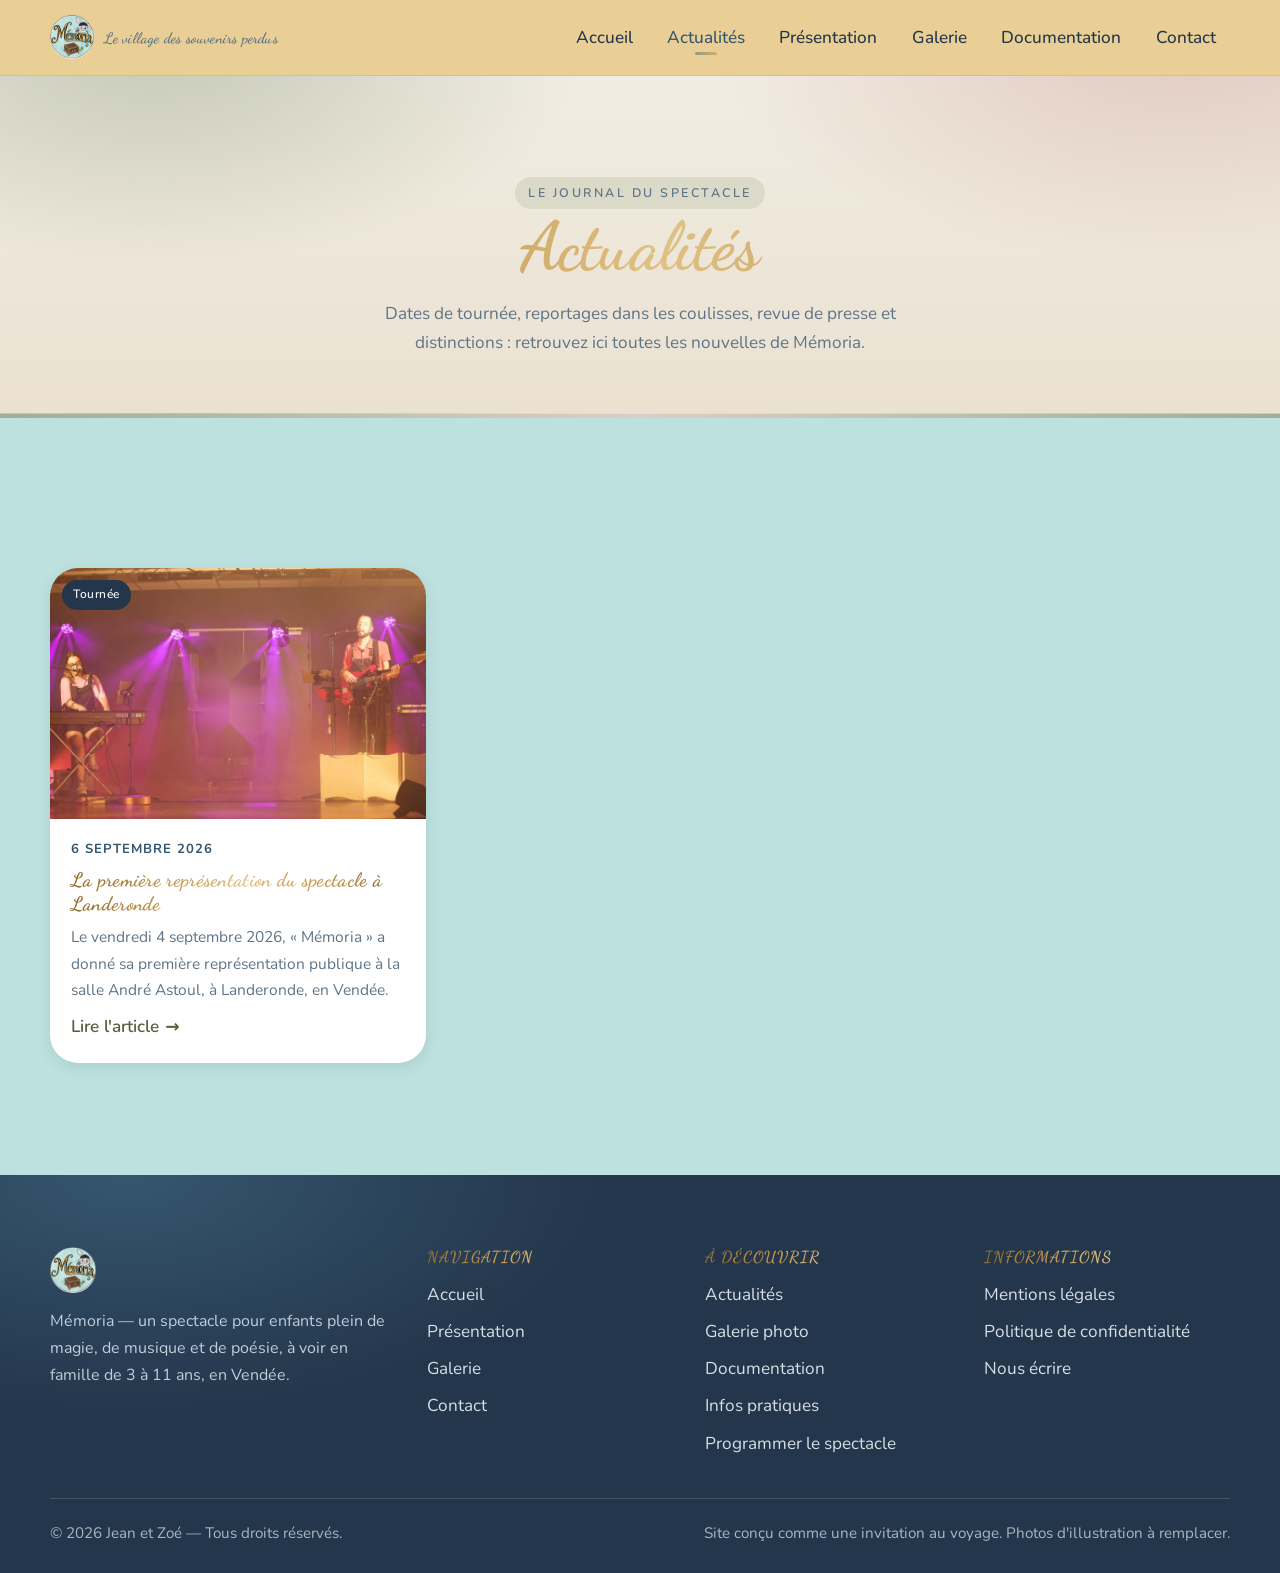
==== actualites.html @ cd994dd0 "Accueil : panneau encore plus transparent, halo clair autour du texte Co-Authored-By: Claude Opus 5." ====
<!DOCTYPE html>
<html lang="fr">
<head>
  <meta charset="utf-8">
  <meta name="viewport" content="width=device-width, initial-scale=1">
  <title>Actualités — Mémoria, spectacle pour enfants</title>
  <meta name="description" content="Toutes les actualités du spectacle Mémoria : dates de tournée, coulisses, presse et distinctions. Suivez la vie de la compagnie.">
  <link rel="canonical" href="https://spectacle-memoria.fr/actualites.html">

  <meta property="og:type" content="website">
  <meta property="og:site_name" content="Mémoria">
  <meta property="og:title" content="Actualités — Mémoria">
  <meta property="og:description" content="Dates de tournée, coulisses, presse et distinctions du spectacle Mémoria.">
  <meta property="og:image" content="https://spectacle-memoria.fr/assets/images/og-image.jpg">
  <meta property="og:url" content="https://spectacle-memoria.fr/actualites.html">
  <meta property="og:locale" content="fr_FR">
  <meta name="twitter:card" content="summary_large_image">
  <meta name="theme-color" content="#24364b">

  <link rel="icon" href="assets/icons/favicon.ico" sizes="any">
  <link rel="icon" type="image/png" href="assets/icons/favicon.png">
  <link rel="apple-touch-icon" href="assets/icons/apple-touch-icon.png">
  <link rel="stylesheet" href="css/fonts.css?v=1">
  <link rel="stylesheet" href="css/style.css?v=20">

  <script src="js/main.js" defer></script>
  <script src="js/articles.js" defer></script>
</head>
<body data-page="actualites">
  <a class="skip-link" href="#contenu">Aller au contenu principal</a>

  <header class="site-header">
    <div class="site-header__inner">
      <a class="brand" href="index.html" aria-label="Mémoria — Le village des souvenirs perdus — accueil">
        <img class="brand__mark" src="assets/icons/logo-mark.png" alt="" width="52" height="52">
        <span class="brand__tagline">Le village des souvenirs perdus</span>
      </a>
      <button class="nav-toggle" type="button" aria-label="Ouvrir le menu" aria-expanded="false" aria-controls="primary-nav">
        <span class="nav-toggle__bar" aria-hidden="true"></span>
      </button>
      <nav class="nav" id="primary-nav" aria-label="Navigation principale">
        <ul class="nav__list">
          <li><a class="nav__link" data-nav="accueil" href="index.html">Accueil</a></li>
          <li><a class="nav__link" data-nav="actualites" href="actualites.html">Actualités</a></li>
          <li><a class="nav__link" data-nav="presentation" href="presentation.html">Présentation</a></li>
          <li><a class="nav__link" data-nav="galerie" href="galerie.html">Galerie</a></li>
          <li><a class="nav__link" data-nav="documentation" href="documentation.html">Documentation</a></li>
          <li><a class="nav__link" data-nav="contact" href="contact.html">Contact</a></li>
        </ul>
      </nav>
    </div>
  </header>

  <main id="contenu">
    <div class="page-head">
      <div class="container">
        <p class="eyebrow">Le journal du spectacle</p>
        <h1>Actualités</h1>
        <p>Dates de tournée, reportages dans les coulisses, revue de presse et distinctions&nbsp;: retrouvez ici toutes les nouvelles de Mémoria.</p>
      </div>
    </div>

    <section class="section section--sky" data-notes="4">
      <div class="container">
        <div class="news-grid" data-articles data-articles-prefix=""></div>
      </div>
    </section>
  </main>

  <footer class="site-footer">
    <div class="container">
      <div class="footer-grid">
        <div class="footer-brand">
          <img class="footer-brand__mark" src="assets/icons/logo-mark.png" alt="" width="52" height="52">
          <p>Mémoria — un spectacle pour enfants plein de magie, de musique et de poésie, à voir en famille de 3 à 11&nbsp;ans, en Vendée.</p>
        </div>
        <div>
          <h4>Navigation</h4>
          <ul>
            <li><a href="index.html">Accueil</a></li>
            <li><a href="presentation.html">Présentation</a></li>
            <li><a href="galerie.html">Galerie</a></li>
            <li><a href="contact.html">Contact</a></li>
          </ul>
        </div>
        <div>
          <h4>À découvrir</h4>
          <ul>
            <li><a href="actualites.html">Actualités</a></li>
            <li><a href="galerie.html">Galerie photo</a></li>
            <li><a href="documentation.html">Documentation</a></li>
            <li><a href="presentation.html#infos-pratiques">Infos pratiques</a></li>
            <li><a href="contact.html">Programmer le spectacle</a></li>
          </ul>
        </div>
        <div>
          <h4>Informations</h4>
          <ul>
            <li><a href="mentions-legales.html">Mentions légales</a></li>
            <li><a href="confidentialite.html">Politique de confidentialité</a></li>
            <li><a href="contact.html">Nous écrire</a></li>
          </ul>
        </div>
      </div>
      <div class="footer-bottom">
        <span>© <span data-year>2026</span> Jean et Zoé — Tous droits réservés.</span>
        <span>Site conçu comme une invitation au voyage. Photos d'illustration à remplacer.</span>
      </div>
    </div>
  </footer>
</body>
</html>
---- css/fonts.css ----
/* Polices hébergées sur le site (plus d'appel à Google Fonts :
   aucune adresse IP de visiteur transmise à Google).
   Dancing Script et Nunito — SIL Open Font License 1.1. */

/* Dancing Script — latin-ext */
@font-face {
  font-family: 'Dancing Script';
  font-style: normal;
  font-weight: 400 700;
  font-display: swap;
  src: url(../assets/fonts/dancing-script-latin-ext.woff2) format('woff2');
  unicode-range: U+0100-02BA, U+02BD-02C5, U+02C7-02CC, U+02CE-02D7, U+02DD-02FF, U+0304, U+0308, U+0329, U+1D00-1DBF, U+1E00-1E9F, U+1EF2-1EFF, U+2020, U+20A0-20AB, U+20AD-20C4, U+2113, U+2C60-2C7F, U+A720-A7FF;
}

/* Dancing Script — latin */
@font-face {
  font-family: 'Dancing Script';
  font-style: normal;
  font-weight: 400 700;
  font-display: swap;
  src: url(../assets/fonts/dancing-script-latin.woff2) format('woff2');
  unicode-range: U+0000-00FF, U+0131, U+0152-0153, U+02BB-02BC, U+02C6, U+02DA, U+02DC, U+0304, U+0308, U+0329, U+2000-206F, U+20AC, U+2122, U+2191, U+2193, U+2212, U+2215, U+FEFF, U+FFFD;
}

/* Nunito — latin-ext */
@font-face {
  font-family: 'Nunito';
  font-style: normal;
  font-weight: 400 800;
  font-display: swap;
  src: url(../assets/fonts/nunito-latin-ext.woff2) format('woff2');
  unicode-range: U+0100-02BA, U+02BD-02C5, U+02C7-02CC, U+02CE-02D7, U+02DD-02FF, U+0304, U+0308, U+0329, U+1D00-1DBF, U+1E00-1E9F, U+1EF2-1EFF, U+2020, U+20A0-20AB, U+20AD-20C4, U+2113, U+2C60-2C7F, U+A720-A7FF;
}

/* Nunito — latin */
@font-face {
  font-family: 'Nunito';
  font-style: normal;
  font-weight: 400 800;
  font-display: swap;
  src: url(../assets/fonts/nunito-latin.woff2) format('woff2');
  unicode-range: U+0000-00FF, U+0131, U+0152-0153, U+02BB-02BC, U+02C6, U+02DA, U+02DC, U+0304, U+0308, U+0329, U+2000-206F, U+20AC, U+2122, U+2191, U+2193, U+2212, U+2215, U+FEFF, U+FFFD;
}
---- css/style.css ----
/* =========================================================================
   ÉTOILE FILANTE — Feuille de style principale
   -------------------------------------------------------------------------
   Sommaire
   1.  Variables & thème
   2.  Base & réinitialisation
   3.  Typographie
   4.  Utilitaires & conteneurs
   5.  Boutons & micro-animations
   6.  En-tête & navigation (+ menu mobile)
   7.  Carrousel « pages de livre »
   8.  Sections page d'accueil
   9.  Cartes (atouts, actualités)
   10. Page Actualités & article
   11. Page Présentation
   12. Galerie & lightbox
   13. Page Contact & formulaire
   14. Pied de page
   15. Animations d'apparition au scroll
   16. Responsive
   17. prefers-reduced-motion
   ========================================================================= */

/* 1. VARIABLES & THÈME ---------------------------------------------------- */
/* Palette :
   Bleu encre #24364B · Bleu grisé #748A9D · Crème papier #F3EBDD
   Vieux rose #C98F86 · Ocre doré #C49A52 · Vert sauge #8E9B7D            */
:root {
  /* Bleu encre — couleur principale (titres fond, en-tête, pied de page, texte) */
  --indigo: #24364b;
  --plum: #33506a;
  --violet: #35566f;          /* accent interactif (liens, nav) — contraste OK sur crème */
  --slate: #748a9d;           /* bleu grisé décoratif (bordures, liserés) */

  /* Vieux rose — touche douce + ocre chaud pour les dégradés */
  --amber: #d8ab73;
  --coral: #c98f86;
  --rose: #e7c6c0;

  /* Vert sauge — détails naturels */
  --turquoise: #8e9b7d;
  --sky: #b9c4a9;
  --yellow: #d0d8c1;
  --sage-deep: #54613f;       /* vert sauge foncé, lisible en texte / accent */

  /* Bleu clair du logo Mémoria — repris sur quelques sections (§2b) */
  --logo-blue: #bce1de;
  --logo-blue-deep: #8fc9c4;

  /* Ocre doré — accents, boutons, titres */
  --gold: #a97f33;
  --gold-grad: linear-gradient(96deg, #8a672a 0%, #c49a52 30%, #e0c185 52%, #c49a52 74%, #7f5f28 100%);
  --gold-pastel: #e9cf96;     /* version douce (pastel) du doré, pour les fonds (ex. header) */

  /* Crème papier — fonds clairs */
  --cream: #faf5ec;
  --paper: #f3ebdd;
  --paper-edge: #e6dbc6;
  --white: #ffffff;

  /* Textes */
  --ink: #24364b;
  --muted: #5f7486;

  /* Design tokens */
  --radius-s: 10px;
  --radius-m: 18px;
  --radius-l: 28px;
  --shadow-s: 0 4px 14px rgba(36, 54, 75, 0.10);
  --shadow-m: 0 12px 34px rgba(36, 54, 75, 0.16);
  --shadow-l: 0 26px 60px rgba(36, 54, 75, 0.22);
  --ring: 0 0 0 4px rgba(53, 86, 111, 0.30);

  /* Cursive « stylo plume » (lettres liées) pour les titres & sous-titres ;
     texte courant et interface dans une sans-serif lisible */
  --font-title: "Nunito", "Segoe UI", system-ui, -apple-system, Arial, sans-serif;
  --font-body: "Nunito", "Segoe UI", system-ui, -apple-system, Arial, sans-serif;
  /* Une seule cursive « stylo plume » pour titres, sous-titres et logo */
  --font-plume: "Dancing Script", "Segoe Script", "Brush Script MT", cursive;
  --font-display: var(--font-plume);

  --header-h: 76px;
  --maxw: 1180px;
  --ease: cubic-bezier(0.22, 1, 0.36, 1);
}

/* 2. BASE & RÉINITIALISATION ------------------------------------------------ */
*,
*::before,
*::after { box-sizing: border-box; }

* { margin: 0; }

html {
  scroll-behavior: smooth;
  scroll-padding-top: calc(var(--header-h) + 16px);
  -webkit-text-size-adjust: 100%;
}

body {
  font-family: var(--font-body);
  font-size: clamp(1rem, 0.96rem + 0.2vw, 1.075rem);
  line-height: 1.7;
  color: var(--ink);
  background-color: var(--cream);
  background-image:
    radial-gradient(1100px 560px at 8% -6%, rgba(142, 155, 125, 0.44), transparent 60%),
    radial-gradient(950px 520px at 104% 2%, rgba(201, 143, 134, 0.24), transparent 55%),
    radial-gradient(900px 700px at 50% 118%, rgba(142, 155, 125, 0.30), transparent 62%);
  background-attachment: fixed;
  overflow-x: hidden;
  -webkit-font-smoothing: antialiased;
}

img,
svg,
picture { display: block; max-width: 100%; height: auto; }

a { color: var(--violet); text-decoration-thickness: 2px; text-underline-offset: 3px; }
a:hover { color: var(--coral); }

button { font: inherit; cursor: pointer; }

:focus-visible {
  outline: 3px solid var(--violet);
  outline-offset: 2px;
  border-radius: 6px;
}

/* 3. TYPOGRAPHIE --------------------------------------------------------- */
/* Titres, sous-titres ET logo : la même cursive « stylo plume »
   (Dancing Script), à l'encre dorée. */
h1, h2, h3, h4 {
  font-family: var(--font-plume);
  line-height: 1.24;
  color: var(--gold);                 /* repli si background-clip:text non géré */
  font-weight: 700;
  letter-spacing: 0.3px;
  background: var(--gold-grad);
  -webkit-background-clip: text;
  background-clip: text;
  -webkit-text-fill-color: transparent;
  /* Le dégradé (background-clip:text) n'est peint que dans la boîte du titre :
     on l'élargit de chaque côté pour ne pas rogner les fioritures des
     majuscules cursives, et la marge négative garde le texte aligné. */
  padding-inline: 0.3em;
  margin-inline: -0.3em;
}
/* Sur fond bleu encre, l'or doit rester lumineux */
.section--indigo h1,
.section--indigo h2,
.section--indigo h3,
.section--indigo h4 {
  color: #e6c988;
  background: linear-gradient(96deg, #cfa961, #f0dcab 50%, #c49a52);
  -webkit-background-clip: text;
  background-clip: text;
  -webkit-text-fill-color: transparent;
}

h1 {
  line-height: 1.14;
  font-size: clamp(2.4rem, 1.7rem + 3.6vw, 4.2rem);
}
h2 {
  line-height: 1.2;
  font-size: clamp(1.9rem, 1.35rem + 2.2vw, 2.9rem);
}
h3 { font-size: clamp(1.4rem, 1.15rem + 0.9vw, 1.85rem); }
h4 { font-size: 1.2rem; }

p + p { margin-top: 0.9rem; }

.lead {
  font-size: clamp(1.1rem, 1rem + 0.6vw, 1.35rem);
  color: #3c4a5a;
}

.eyebrow {
  display: inline-flex;
  align-items: center;
  gap: 0.5rem;
  font-family: var(--font-title);
  font-weight: 600;
  text-transform: uppercase;
  letter-spacing: 2.5px;
  font-size: 0.78rem;
  color: var(--sage-deep);
  background: rgba(142, 155, 125, 0.20);
  padding: 0.35rem 0.8rem;
  border-radius: 999px;
}

.section-title { margin-bottom: 0.6rem; }
.section-intro { max-width: 62ch; color: var(--muted); }

/* Étoile décorative après certains titres */
.title-star::after {
  content: "✦";
  color: var(--turquoise);
  -webkit-text-fill-color: var(--turquoise);   /* annule l'héritage du titre doré */
  background: none;
  margin-left: 0.4rem;
}

/* 4. UTILITAIRES & CONTENEURS ------------------------------------------ */
.container {
  width: min(100% - 2.5rem, var(--maxw));
  margin-inline: auto;
}
.container--narrow { width: min(100% - 2.5rem, 820px); }

.section { padding-block: clamp(3.5rem, 2rem + 7vw, 7rem); }

/* --- Sections colorées pastel ---------------------------------------- */
/* Chaque variante pose un aplat pastel franc + un liseré doux en haut. */
.section--tint,
.section--mint,
.section--rose,
.section--sun,
.section--sky { position: relative; }
.section--tint::before,
.section--mint::before,
.section--rose::before,
.section--sun::before,
.section--sky::before {
  content: "";
  position: absolute;
  inset: 0 0 auto 0;
  height: 4px;
  background: linear-gradient(90deg, var(--turquoise), var(--rose), var(--turquoise));
  opacity: 0.7;
}

.section--tint { background: linear-gradient(180deg, #f1e7d4, #ece0c8); }  /* crème soutenu */
.section--mint { background: linear-gradient(180deg, #eef1e6, #e3e8d5); }  /* vert sauge pâle */
.section--rose { background: linear-gradient(180deg, #f7ebe7, #efdcd6); }  /* vieux rose pâle */
.section--sun  { background: linear-gradient(180deg, #f6ecd8, #efe0c1); }  /* ocre pâle */
.section--sky  { background: var(--logo-blue); }  /* bleu clair du logo, identique au header */

/* Variante douce sans liseré (sections collées à un .page-head) */
.section--wash { background: linear-gradient(180deg, #f2ede2, #ece3d3); }

.section--indigo {
  background: radial-gradient(1000px 500px at 20% 0%, #35566f, transparent 60%), var(--indigo);
  color: #eef2f6;
}
.section--indigo .section-intro { color: #cdd8e2; }

.skip-link {
  position: absolute;
  left: 1rem;
  top: -80px;
  z-index: 1200;
  background: var(--indigo);
  color: #fff;
  padding: 0.7rem 1.1rem;
  border-radius: 0 0 12px 12px;
  transition: top 0.25s var(--ease);
}
.skip-link:focus { top: 0; color: #fff; }

.visually-hidden {
  position: absolute !important;
  width: 1px; height: 1px;
  padding: 0; margin: -1px;
  overflow: hidden; clip: rect(0 0 0 0);
  white-space: nowrap; border: 0;
}

.text-center { text-align: center; }
.mt-2 { margin-top: 2rem; }

/* 5. BOUTONS & MICRO-ANIMATIONS -------------------------------------- */
.btn {
  --btn-bg: var(--violet);
  --btn-fg: #fff;
  display: inline-flex;
  align-items: center;
  justify-content: center;
  gap: 0.55rem;
  padding: 0.85rem 1.6rem;
  border: 2px solid transparent;
  border-radius: 999px;
  background: var(--btn-bg);
  color: var(--btn-fg);
  font-family: var(--font-title);
  font-weight: 600;
  font-size: 1rem;
  text-decoration: none;
  box-shadow: var(--shadow-s);
  transition: transform 0.2s var(--ease), box-shadow 0.2s var(--ease), background-color 0.2s var(--ease);
  will-change: transform;
}
.btn:hover {
  transform: translateY(-3px) rotate(-0.6deg);
  box-shadow: var(--shadow-m);
  color: var(--btn-fg);
}
.btn:active { transform: translateY(-1px) scale(0.99); }

.btn--primary { --btn-bg: linear-gradient(120deg, #c49a52, #d8ab73); color: #2a2114; }
.btn--primary:hover { --btn-bg: linear-gradient(120deg, #d0a960, #e2c188); }

.btn--ghost {
  --btn-bg: transparent;
  --btn-fg: var(--indigo);
  border-color: rgba(36, 54, 75, 0.28);
  box-shadow: none;
}
.btn--ghost:hover { border-color: var(--violet); background: rgba(53, 86, 111, 0.10); }

.btn--on-dark { --btn-fg: #fff; border-color: rgba(255,255,255,0.4); background: rgba(255,255,255,0.08); }
.btn--on-dark:hover { background: rgba(255,255,255,0.16); }

.btn .btn__arrow { transition: transform 0.2s var(--ease); }
.btn:hover .btn__arrow { transform: translateX(4px); }

.btn-row {
  display: flex;
  flex-wrap: wrap;
  gap: 0.9rem;
  margin-top: 1.8rem;
}

.link-more {
  display: inline-flex;
  align-items: center;
  gap: 0.4rem;
  font-family: var(--font-title);
  font-weight: 600;
  text-decoration: none;
  color: var(--sage-deep);
}
.link-more::after { content: "→"; transition: transform 0.2s var(--ease); }
.link-more:hover::after { transform: translateX(4px); }

/* 6. EN-TÊTE & NAVIGATION -------------------------------------------- */
.site-header {
  position: fixed;
  inset: 0 0 auto 0;
  z-index: 1000;
  height: var(--header-h);
  display: flex;
  align-items: center;
  background: var(--gold-pastel);   /* bandeau doré pastel */
  border-bottom: 1px solid rgba(36, 54, 75, 0.10);
  transition: height 0.3s var(--ease), background-color 0.3s var(--ease), box-shadow 0.3s var(--ease);
}
.site-header.is-scrolled {
  height: 62px;
  background: var(--gold-pastel);
  box-shadow: var(--shadow-s);
}
.site-header__inner {
  width: min(100% - 2.5rem, var(--maxw));
  margin-inline: auto;
  display: flex;
  align-items: center;
  justify-content: space-between;
  gap: 1rem;
}
.brand {
  display: inline-flex;
  align-items: center;
  gap: 0.6rem;
  text-decoration: none;
  min-width: 0;
}
.brand__mark {
  height: 44px;
  width: auto;
  flex: none;
  transition: height 0.3s var(--ease);
}
.site-header.is-scrolled .brand__mark { height: 38px; }
.brand__name {
  font-family: var(--font-plume);
  font-weight: 700;
  font-size: clamp(1.1rem, 0.85rem + 1vw, 1.6rem);
  line-height: 1.02;
  letter-spacing: 0.3px;
  color: var(--gold);
  background: var(--gold-grad);
  -webkit-background-clip: text;
  background-clip: text;
  -webkit-text-fill-color: transparent;
  max-width: 14ch;             /* laisse le titre passer sur 2 lignes sans pousser la nav */
  transition: font-size 0.3s var(--ease);
}
.site-header.is-scrolled .brand__name { font-size: clamp(0.95rem, 0.8rem + 0.7vw, 1.25rem); }
@media (max-width: 520px) {
  .brand__name { font-size: 1rem; max-width: 11ch; }
}

/* Sous-titre du spectacle, à côté du nom dans l'en-tête — seulement quand la
   largeur le permet (au-delà, il laisserait trop peu de place au menu). */
.brand__tagline {
  display: none;
  font-family: var(--font-plume);
  font-weight: 600;
  font-size: 0.95rem;
  letter-spacing: 0.2px;
  color: var(--muted);
  white-space: nowrap;
  padding-top: 0.2rem;
}
@media (min-width: 1040px) {
  .brand__tagline { display: block; }
}
.site-header.is-scrolled .brand__tagline { display: none; }

.nav { display: flex; align-items: center; }
.nav__list {
  display: flex;
  gap: 0.35rem;
  list-style: none;
  padding: 0;
}
.nav__link {
  position: relative;
  display: inline-block;
  padding: 0.55rem 0.9rem;
  border-radius: 999px;
  font-family: var(--font-title);
  font-weight: 500;
  color: var(--indigo);
  text-decoration: none;
  transition: color 0.2s var(--ease), background-color 0.2s var(--ease);
}
.nav__link::after {
  content: "";
  position: absolute;
  left: 50%;
  bottom: 6px;
  width: 0;
  height: 3px;
  border-radius: 3px;
  background: linear-gradient(90deg, var(--turquoise), var(--amber));
  transform: translateX(-50%);
  transition: width 0.25s var(--ease);
}
.nav__link:hover { color: var(--violet); background: rgba(53, 86, 111, 0.10); }
.nav__link:hover::after,
.nav__link[aria-current="page"]::after { width: 22px; }
.nav__link[aria-current="page"] { color: var(--violet); }

.nav-toggle {
  display: none;
  width: 46px;
  height: 46px;
  border: 2px solid rgba(36, 54, 75, 0.20);
  border-radius: 14px;
  background: var(--white);
  position: relative;
}
.nav-toggle__bar,
.nav-toggle__bar::before,
.nav-toggle__bar::after {
  content: "";
  position: absolute;
  left: 50%;
  width: 22px;
  height: 2.6px;
  border-radius: 3px;
  background: var(--indigo);
  transform: translateX(-50%);
  transition: transform 0.3s var(--ease), opacity 0.2s var(--ease), top 0.3s var(--ease);
}
.nav-toggle__bar { top: 50%; margin-top: -1px; }
.nav-toggle__bar::before { top: -7px; }
.nav-toggle__bar::after { top: 7px; }
.nav-toggle[aria-expanded="true"] .nav-toggle__bar { transform: translateX(-50%) rotate(45deg); }
.nav-toggle[aria-expanded="true"] .nav-toggle__bar::before { top: 0; transform: translateX(-50%) rotate(90deg); }
.nav-toggle[aria-expanded="true"] .nav-toggle__bar::after { top: 0; opacity: 0; }

/* 7. CARROUSEL « PAGE DE LIVRE » -------------------------------------- */
.hero {
  position: relative;
  margin-top: var(--header-h);
  padding: clamp(1rem, 0.5rem + 2vw, 2.4rem) 0 clamp(2rem, 1rem + 3vw, 3.5rem);
}

/* Cadre simple : une carte centrée. La page tourne au changement d'image. */
.book {
  position: relative;
  width: min(100% - 2.5rem, 1040px);
  margin-inline: auto;
  aspect-ratio: 16 / 9;
  perspective: 2200px;
  perspective-origin: 50% 40%;
  border-radius: var(--radius-l);
  overflow: hidden;                /* clippe la page qui déborde pendant la rotation */
  box-shadow: var(--shadow-l);
  background: var(--paper-edge);
  touch-action: pan-y;
}
/* fine tranche de « reliure » sur le bord gauche, pour l'idée du livre */
.book::after {
  content: "";
  position: absolute;
  inset: 0 auto 0 0;
  width: 12px;
  z-index: 3;
  pointer-events: none;
  background: linear-gradient(90deg, rgba(36, 54, 75, 0.30), rgba(36, 54, 75, 0) 100%);
}

/* overflow:hidden et preserve-3d ne peuvent pas cohabiter sur le même
   élément : la scène 3D est donc un enfant sans overflow. */
.book__stage {
  position: absolute;
  inset: 0;
  transform-style: preserve-3d;
  background: var(--paper);
}

/* Couche du bas : image de destination, révélée pendant que la page tourne */
.book__base {
  position: absolute;
  inset: 0;
  z-index: 1;
}
.book__base img { width: 100%; height: 100%; object-fit: cover; }

/* La page qui se tourne, articulée sur la reliure (bord gauche) */
.book__flip {
  position: absolute;
  inset: 0;
  z-index: 2;
  transform-style: preserve-3d;
  transform-origin: left center;
  transform: rotateY(0deg);
  will-change: transform;
}
.book__flip.is-animating { transition: transform 1.6s var(--ease), opacity 0.25s linear; }

.book__face {
  position: absolute;
  inset: 0;
  backface-visibility: hidden;
  -webkit-backface-visibility: hidden;
  overflow: hidden;
}
.book__face img { width: 100%; height: 100%; object-fit: cover; }
.book__face--front { transform: rotateY(0deg); }
/* Dos de la page : image suivante « imprimée » au verso, façon livre illustré */
.book__face--back { transform: rotateY(180deg); background: var(--paper); }
.book__face--back .book__unmirror { position: absolute; inset: 0; transform: scaleX(-1); }
.book__face--back .book__unmirror img { width: 100%; height: 100%; object-fit: cover; }

/* Ombre douce projetée par la page pendant qu'elle se tourne */
.book__flip::after {
  content: "";
  position: absolute;
  inset: 0;
  pointer-events: none;
  background: linear-gradient(90deg, rgba(0,0,0,0) 52%, rgba(0,0,0,0.32) 85%, rgba(0,0,0,0.05) 100%);
  opacity: 0;
  transition: opacity 0.6s var(--ease);
}
.book__flip.is-turning::after { opacity: 1; }
/* Voile de courbure sur la page (léger dégradé qui suit la pliure) */
.book__flip::before {
  content: "";
  position: absolute;
  inset: 0;
  z-index: 5;
  pointer-events: none;
  background: linear-gradient(90deg, rgba(255,255,255,0.18), rgba(255,255,255,0) 22%, rgba(0,0,0,0) 78%, rgba(0,0,0,0.14));
  opacity: 0;
  transition: opacity 0.6s var(--ease);
}
.book__flip.is-turning::before { opacity: 1; }

/* Légende de la diapo */
.book__caption {
  position: absolute;
  left: 0; right: 0; bottom: 0;
  z-index: 3;
  padding: 2.4rem 1.6rem 1.3rem;
  color: #fff;
  font-family: var(--font-title);
  font-weight: 500;
  font-size: clamp(1rem, 0.9rem + 0.6vw, 1.35rem);
  text-shadow: 0 2px 12px rgba(0,0,0,0.55);
  background: linear-gradient(180deg, transparent, rgba(24, 36, 51, 0.74));
  border-radius: 0 0 var(--radius-l) var(--radius-l);
  pointer-events: none;
}

/* Contrôles */
.book__btn {
  position: absolute;
  top: 50%;
  transform: translateY(-50%);
  z-index: 6;
  width: 52px;
  height: 52px;
  display: grid;
  place-items: center;
  border: none;
  border-radius: 50%;
  background: rgba(250, 245, 236, 0.92);
  color: var(--indigo);
  box-shadow: var(--shadow-m);
  font-size: 1.4rem;
  transition: transform 0.2s var(--ease), background-color 0.2s var(--ease);
}
.book__btn:hover { transform: translateY(-50%) scale(1.08); background: #fff; }
.book__btn--prev { left: 12px; }
.book__btn--next { right: 12px; }

/* Pastilles : dans le flux, sous le livre (le livre a overflow:hidden) */
.book__dots {
  display: flex;
  gap: 0.5rem;
  justify-content: center;
  margin: 20px auto 0;
}
.book__dot {
  width: 11px; height: 11px;
  border-radius: 50%;
  border: none;
  background: rgba(36, 54, 75, 0.24);
  transition: transform 0.2s var(--ease), background-color 0.2s var(--ease);
}
.book__dot:hover { background: rgba(36, 54, 75, 0.42); }
.book__dot[aria-current="true"] {
  background: linear-gradient(120deg, var(--turquoise), var(--amber));
  transform: scale(1.35);
}

/* 8. SECTIONS PAGE D'ACCUEIL ----------------------------------------- */
.intro {
  text-align: center;
  padding-top: clamp(2.5rem, 1.5rem + 4vw, 4rem);
  /* z-index (même à 0) transforme .intro en contexte d'empilement à part
     entière : le ::after à z-index:-1 ci-dessous reste ainsi cantonné
     juste derrière SON PROPRE fond, comme dans le header, au lieu de
     s'échapper derrière toute la page (nuages invisibles sinon). */
  z-index: 0;
}
/* Fond de la section d'accueil : l'illustration du village de Memoria,
   posée en ::after car ::before sert déjà au liseré coloré du haut de
   section. Voile très léger : la lisibilité est assurée par le panneau
   du contenu (.intro > .container) ci-dessous.
   Couleur de fond de la section : voir .section--sky. */
.intro::after {
  content: "";
  position: absolute;
  inset: 0;
  z-index: -1;
  pointer-events: none;
  background-image:
    linear-gradient(rgba(243, 235, 221, 0.12), rgba(243, 235, 221, 0.12)),
    url("../assets/images/village-de-memoria.jpg");
  background-repeat: no-repeat;
  background-size: cover;
  background-position: center 40%;
}
/* Le contenu de la section repose sur un panneau « verre dépoli » crème :
   le texte et la portée ressortent nettement, le village reste visible
   tout autour (et légèrement flouté derrière le panneau). */
.intro > .container {
  padding: clamp(1.4rem, 0.8rem + 2.5vw, 2.6rem) clamp(1rem, 0.5rem + 2.5vw, 2.6rem);
  background: rgba(250, 246, 238, 0.30);
  -webkit-backdrop-filter: blur(12px) saturate(1.1);
  backdrop-filter: blur(12px) saturate(1.1);
  border-radius: var(--radius-l);
  box-shadow: 0 18px 44px rgba(36, 54, 75, 0.18);
}
.intro .staff { opacity: 0.85; }
/* Halo clair autour des lettres : le texte reste lisible malgré la transparence */
.intro .lead,
.intro__text,
.intro__subtitle { text-shadow: 0 0 10px rgba(250, 246, 238, 0.95), 0 0 3px rgba(250, 246, 238, 0.9); }
/* Notes de musique plus visibles sur l'illustration */
.intro .note { text-shadow: 0 0 6px rgba(255, 255, 255, 0.95), 0 0 2px #fff; }
/* Pastille « Spectacle pour enfants » de l'accueil : opaque pour rester
   nette sur l'illustration du village */
.intro .eyebrow {
  background: #e2e0cd;
  box-shadow: 0 2px 10px rgba(36, 54, 75, 0.12);
}
.intro__title { margin: 0.6rem 0 0.4rem; }
.intro__title img {
  width: clamp(260px, 42vw, 560px);
  height: auto;
  margin-inline: auto;
}
.intro__subtitle {
  font-family: var(--font-plume);
  font-weight: 600;
  font-size: clamp(1.15rem, 1rem + 1vw, 1.5rem);
  color: var(--violet);
  margin: -0.3rem 0 0.6rem;
}
.intro__text { max-width: 60ch; margin-inline: auto; color: #3c4a5a; }

.univers-grid {
  display: grid;
  grid-template-columns: 1.05fr 0.95fr;
  gap: clamp(1.5rem, 1rem + 3vw, 3.5rem);
  align-items: center;
}
.univers-media {
  position: relative;
  border-radius: var(--radius-l);
  overflow: hidden;
  box-shadow: var(--shadow-l);
}
.univers-media,
.univers-media[data-parallax] {
  transform: rotate(-1.4deg) translate3d(0, var(--parallax-y, 0), 0);
}
.univers-media img { width: 100%; aspect-ratio: 7/5; object-fit: cover; }
.univers-media__badge {
  position: absolute;
  right: 14px; bottom: 14px;
  background: var(--yellow);
  color: var(--indigo);
  font-family: var(--font-title);
  font-weight: 600;
  padding: 0.35rem 0.8rem;
  border-radius: 999px;
  box-shadow: var(--shadow-s);
}

.perso-list {
  display: grid;
  grid-template-columns: repeat(auto-fit, minmax(180px, 1fr));
  gap: 1.2rem;
  margin-top: 2.4rem;
}
.perso-card {
  background: var(--white);
  border-radius: var(--radius-m);
  box-shadow: var(--shadow-s);
  transition: transform 0.25s var(--ease), box-shadow 0.25s var(--ease);
}
.perso-card:hover { transform: translateY(-6px); box-shadow: var(--shadow-m); }
/* Le cadre-photo arrondit lui-même son coin haut : pas d'overflow:hidden sur
   la carte entière, pour ne jamais rogner les jambages/fioritures du titre doré. */
.perso-card .shot { border-radius: var(--radius-m) var(--radius-m) 0 0; }
.perso-card img { aspect-ratio: 4/5; object-fit: cover; width: 100%; }
.perso-card__body { padding: 0.9rem 1rem 1.1rem; }
.perso-card__body h3 { font-size: 1.15rem; margin-bottom: 0.15rem; }
.perso-card__body p { font-size: 0.95rem; color: var(--muted); }

/* Zoom léger sur la photo au survol — page d'accueil uniquement.
   Le zoom est posé sur l'image (pas la carte) : .shot a déjà son
   overflow:hidden (§19), donc l'agrandissement reste bien cadré. */
[data-page="accueil"] .perso-card img { transition: transform 0.4s var(--ease); }
[data-page="accueil"] .perso-card:hover img { transform: scale(1.08); }

/* 9. CARTES -------------------------------------------------------------- */
.cards {
  display: grid;
  grid-template-columns: repeat(auto-fit, minmax(230px, 1fr));
  gap: 1.4rem;
  margin-top: 2.6rem;
}
.card {
  position: relative;
  display: flex;
  flex-direction: column;
  background: var(--white);
  border: 1px solid rgba(36, 54, 75, 0.08);
  border-radius: var(--radius-l);
  padding: 1.6rem 1.4rem;
  box-shadow: var(--shadow-s);
  transition: transform 0.28s var(--ease), box-shadow 0.28s var(--ease);
  overflow: hidden;
}
/* Quand une carte contient un bouton (ex. Documentation), il se cale tout en
   bas : les boutons restent alignés même si les descriptions ont des
   longueurs différentes. */
.card .btn-row { margin-top: auto; padding-top: 1rem; justify-content: center; }
.card::before {
  content: "";
  position: absolute;
  inset: 0 0 auto 0;
  height: 6px;
  background: linear-gradient(90deg, var(--turquoise), var(--sky), var(--amber), var(--coral));
}
.card:hover { transform: translateY(-8px) rotate(0.4deg); box-shadow: var(--shadow-m); }
.card__icon {
  width: 56px; height: 56px;
  display: grid; place-items: center;
  border-radius: 16px;
  background: rgba(142, 155, 125, 0.18);
  font-size: 1.7rem;
  margin-bottom: 0.9rem;
}
.card h3 { font-size: 1.2rem; margin-bottom: 0.3rem; }
.card p { color: var(--muted); font-size: 0.98rem; }

/* Cartes actualités */
.news-grid {
  display: grid;
  grid-template-columns: repeat(auto-fill, minmax(300px, 1fr));
  gap: 1.6rem;
  margin-top: 2.6rem;
}
.news-card {
  display: flex;
  flex-direction: column;
  background: var(--white);
  border-radius: var(--radius-l);
  box-shadow: var(--shadow-s);
  transition: transform 0.28s var(--ease), box-shadow 0.28s var(--ease);
}
.news-card:hover { transform: translateY(-8px); box-shadow: var(--shadow-m); }
/* Coin haut arrondi sur la vignette elle-même : pas d'overflow:hidden sur la
   carte entière, pour ne jamais rogner le titre doré sous la photo. */
.news-card__media { position: relative; overflow: hidden; border-radius: var(--radius-l) var(--radius-l) 0 0; }
.news-card__media img {
  aspect-ratio: 3/2;
  object-fit: cover;
  width: 100%;
  transition: transform 0.5s var(--ease);
}
.news-card:hover .news-card__media img { transform: scale(1.06); }
.news-card__cat {
  position: absolute;
  left: 12px; top: 12px;
  background: var(--indigo);
  color: #fff;
  font-family: var(--font-title);
  font-size: 0.75rem;
  font-weight: 500;
  letter-spacing: 0.5px;
  padding: 0.3rem 0.7rem;
  border-radius: 999px;
}
.news-card__body {
  display: flex;
  flex-direction: column;
  gap: 0.5rem;
  padding: 1.2rem 1.3rem 1.4rem;
  flex: 1;
}
.news-card__date {
  font-size: 0.82rem;
  text-transform: uppercase;
  letter-spacing: 1px;
  color: var(--violet);
  font-weight: 700;
}
.news-card__body h3 { font-size: 1.22rem; }
.news-card__excerpt { color: var(--muted); font-size: 0.97rem; }
.news-card__body .link-more { margin-top: auto; }

/* 10. PAGE ACTUALITÉS & ARTICLE -------------------------------------- */
.page-head {
  margin-top: var(--header-h);
  padding: clamp(3rem, 2rem + 5vw, 5.5rem) 0 clamp(2rem, 1.5rem + 3vw, 3.5rem);
  text-align: center;
  background:
    radial-gradient(700px 360px at 12% -10%, rgba(142, 155, 125, 0.45), transparent 62%),
    radial-gradient(760px 380px at 92% -14%, rgba(201, 143, 134, 0.40), transparent 62%),
    linear-gradient(180deg, #f1ede2, #eae1d1);
  border-bottom: 1px solid rgba(36, 54, 75, 0.08);
}
.page-head p { max-width: 60ch; margin: 0.8rem auto 0; color: var(--muted); }

.article {
  margin-top: var(--header-h);
  padding-block: clamp(2.5rem, 1.5rem + 4vw, 4.5rem);
}
/* Colonne de lecture un peu plus large que .container--narrow (820px),
   pour que le titre et le texte de l'article aient de l'air. */
.article.container--narrow { width: min(100% - 2.5rem, 920px); }
.article > .eyebrow { margin-bottom: 1.1rem; }
.article__hero {
  border-radius: var(--radius-l);
  overflow: hidden;
  box-shadow: var(--shadow-l);
  margin-bottom: 2rem;
}
.article__hero img { width: 100%; aspect-ratio: 16/9; object-fit: cover; }
.article__meta {
  display: flex;
  flex-wrap: wrap;
  gap: 0.8rem;
  align-items: center;
  color: var(--muted);
  font-size: 0.9rem;
  margin-bottom: 0.6rem;
}
.article__meta .tag {
  background: rgba(142, 155, 125, 0.24);
  color: #4d5a3a;
  font-weight: 700;
  padding: 0.2rem 0.7rem;
  border-radius: 999px;
}
.article__body { font-size: 1.06rem; }
.article__body h2 { margin-block: 1.8rem 0.6rem; }
.article__body h3 { margin-block: 1.4rem 0.4rem; }
.article__body ul { margin: 0.6rem 0 0.6rem 1.2rem; }
.article__body img { border-radius: var(--radius-m); margin: 1.4rem 0; box-shadow: var(--shadow-s); }
.article__back { margin-top: 2.5rem; }

/* 11. PAGE PRÉSENTATION -------------------------------------------------- */
.feature {
  display: grid;
  grid-template-columns: 1fr 1fr;
  gap: clamp(1.5rem, 1rem + 3vw, 3.5rem);
  align-items: center;
}
.feature + .feature { margin-top: clamp(2.5rem, 1.5rem + 4vw, 5rem); }
.feature:nth-child(even) .feature__media { order: 2; }
.feature__media {
  border-radius: var(--radius-l);
  overflow: hidden;
  box-shadow: var(--shadow-l);
}
.feature__media img { width: 100%; aspect-ratio: 4/3; object-fit: cover; }
.feature__body h2 { margin-bottom: 0.5rem; }

/* --- Résumé du spectacle : colonne de lecture « livre de contes » + lettrine --- */
.synopsis {
  max-width: 70ch;
  margin-inline: auto;
  text-align: center;
}
.synopsis > .eyebrow { margin-bottom: 0.7rem; }
.synopsis > h2 { margin-bottom: 1.4rem; }
.synopsis__text { text-align: left; }
.synopsis__text p + p { margin-top: 1rem; }

/* Lettrine sur la première majuscule, comme dans les vieux contes */
.synopsis__text .has-dropcap::first-letter {
  float: left;
  font-family: var(--font-plume);
  font-weight: 700;
  font-size: 4.4em;
  line-height: 0.78;
  margin: 0.04em 0.12em 0 0;
  padding-top: 0.04em;
  color: var(--gold);
  background: var(--gold-grad);
  -webkit-background-clip: text;
  background-clip: text;
  -webkit-text-fill-color: transparent;
}
@media (max-width: 600px) {
  .synopsis__text .has-dropcap::first-letter { font-size: 3.5em; }
}

.info-grid {
  display: grid;
  grid-template-columns: repeat(auto-fit, minmax(180px, 1fr));
  gap: 1.1rem;
  margin-top: 2.4rem;
}
.info-item {
  background: var(--white);
  border-radius: var(--radius-m);
  padding: 1.2rem;
  box-shadow: var(--shadow-s);
  text-align: center;
}
.info-item__k {
  font-size: 1.8rem;
  margin-bottom: 0.3rem;
}
.info-item__label {
  font-family: var(--font-title);
  font-weight: 600;
  color: var(--indigo);
}
.info-item__value { color: var(--muted); font-size: 0.95rem; }

.team-grid {
  display: grid;
  grid-template-columns: repeat(auto-fit, minmax(200px, 1fr));
  gap: 1.3rem;
  margin-top: 2.4rem;
}
.team-card {
  background: var(--white);
  border-radius: var(--radius-m);
  box-shadow: var(--shadow-s);
  text-align: center;
  transition: transform 0.25s var(--ease);
}
.team-card:hover { transform: translateY(-6px); }
/* Coin haut arrondi sur la photo elle-même : pas d'overflow:hidden sur la
   carte entière, pour ne jamais rogner le titre doré en dessous. */
.team-card img { aspect-ratio: 1/1; object-fit: cover; width: 100%; border-radius: var(--radius-m) var(--radius-m) 0 0; }
.team-card__body { padding: 1rem; }
/* Page Présentation : toutes les cartes (personnages, équipe, infos pratiques)
   s'agrandissent au survol. Le préfixe [data-page] leur donne la priorité sur
   .reveal.is-visible, qui impose sinon transform:none et une transition lente. */
[data-page="presentation"] :is(.perso-card, .team-card, .info-item).is-visible {
  transition: transform 0.25s var(--ease), box-shadow 0.25s var(--ease);
  transition-delay: 0ms;
}
[data-page="presentation"] :is(.perso-card, .team-card, .info-item):hover {
  position: relative;
  z-index: 2;
  transform: translateY(-4px) scale(1.05);
  box-shadow: 0 14px 30px rgba(36, 54, 75, 0.12);
}
.team-card__body h3 { font-size: 1.1rem; }
.team-card__body p { color: var(--muted); font-size: 0.9rem; }

/* 12. GALERIE & LIGHTBOX --------------------------------------------- */
/* --- Onglets de la galerie ------------------------------------------- */
.tabs {
  display: flex;
  flex-wrap: wrap;
  justify-content: center;
  gap: 0.6rem;
  margin-top: 0;
}
.tabs__btn {
  font-family: var(--font-title);
  font-weight: 700;
  font-size: 0.92rem;
  color: var(--muted);
  background: var(--white);
  border: 1px solid rgba(36, 54, 75, 0.14);
  border-radius: 999px;
  padding: 0.55rem 1.1rem;
  cursor: pointer;
  transition: background-color 0.2s var(--ease), color 0.2s var(--ease), border-color 0.2s var(--ease);
}
.tabs__btn:hover { border-color: var(--violet); color: var(--violet); }
.tabs__btn.is-active {
  color: #fff;
  background: linear-gradient(120deg, var(--violet), var(--indigo));
  border-color: transparent;
}
.gallery-panel[hidden] { display: none; }
.gallery-empty {
  margin-top: 2.4rem;
  padding: 3rem 1.5rem;
  text-align: center;
  color: var(--muted);
  background: var(--white);
  border-radius: var(--radius-l);
  border: 1px dashed rgba(36, 54, 75, 0.2);
}
.gallery-empty__icon { font-size: 2.2rem; display: block; margin-bottom: 0.6rem; }

.gallery {
  columns: 3 260px;
  column-gap: 1rem;
  margin-top: 2.4rem;
}
.gallery__item {
  break-inside: avoid;
  margin-bottom: 1rem;
  padding: 0;
  border: none;
  border-radius: var(--radius-m);
  overflow: hidden;
  background: var(--white);
  box-shadow: var(--shadow-s);
  display: block;
  width: 100%;
  transition: transform 0.25s var(--ease), box-shadow 0.25s var(--ease);
}
/* Survol (et clavier) : toute la carte s'agrandit, passe devant ses voisines.
   Sélecteurs préfixés par .gallery-panel : ils doivent l'emporter sur
   .reveal.is-visible (§ animations), qui impose transform:none et une
   transition lente avec délai. */
.gallery-panel .gallery__item.is-visible {
  transition: transform 0.25s var(--ease), box-shadow 0.25s var(--ease);
  transition-delay: 0ms;
}
.gallery-panel .gallery__item:hover,
.gallery-panel .gallery__item:focus-visible {
  position: relative;
  z-index: 2;
  transform: translateY(-4px) scale(1.05);
  box-shadow: 0 14px 30px rgba(36, 54, 75, 0.12);
}
.gallery__item img { width: 100%; display: block; }
.gallery__cap {
  display: block;
  padding: 0.6rem 0.8rem;
  font-size: 0.85rem;
  color: var(--muted);
  text-align: left;
}

/* Coloriages : vignette cliquable (agrandir) + lien de téléchargement séparé
   en dessous, pour l'impression à la maison. */
.coloriage-card { break-inside: avoid; margin-bottom: 1.4rem; }
.coloriage-card .gallery__item { margin-bottom: 0; }
.coloriage-card__dl { margin-top: 0.7rem; }
/* Même bouton que la page Documentation, étiré sur toute la largeur de la carte */
.coloriage-card__dl .btn { width: 100%; justify-content: center; }
/* Pas de soulèvement au survol : seuls le contour et le fond changent */
.coloriage-card__dl .btn:hover,
.coloriage-card__dl .btn:active { transform: none; box-shadow: var(--shadow-s); }

.lightbox {
  position: fixed;
  inset: 0;
  z-index: 1500;
  display: flex;
  align-items: center;
  justify-content: center;
  padding: clamp(0.6rem, 2vw, 2rem);
  background: rgba(20, 30, 42, 0.90);
  backdrop-filter: blur(6px);
  opacity: 0;
  visibility: hidden;
  transition: opacity 0.3s var(--ease), visibility 0.3s var(--ease);
}
.lightbox.is-open { opacity: 1; visibility: visible; }
.lightbox__figure {
  margin: 0;
  max-width: min(1100px, 96vw);
  max-height: 92vh;
  display: flex;
  flex-direction: column;
  gap: 0.6rem;
  transform: scale(0.94);
  transition: transform 0.3s var(--ease);
}
.lightbox.is-open .lightbox__figure { transform: scale(1); }
.lightbox__img {
  max-height: 82vh;
  width: auto;
  margin-inline: auto;
  border-radius: var(--radius-m);
  box-shadow: var(--shadow-l);
  background: #000;
}
.lightbox__caption { color: #e8edf3; text-align: center; font-size: 0.95rem; }
.lightbox__btn {
  position: absolute;
  width: 52px; height: 52px;
  display: grid; place-items: center;
  border: none;
  border-radius: 50%;
  background: rgba(255,255,255,0.14);
  color: #fff;
  font-size: 1.5rem;
  transition: background-color 0.2s var(--ease), transform 0.2s var(--ease);
}
.lightbox__btn:hover { background: rgba(255,255,255,0.28); transform: scale(1.08); }
.lightbox__btn--close { top: 18px; right: 18px; }
.lightbox__btn--prev { left: 14px; top: 50%; transform: translateY(-50%); }
.lightbox__btn--next { right: 14px; top: 50%; transform: translateY(-50%); }
.lightbox__btn--prev:hover, .lightbox__btn--next:hover { transform: translateY(-50%) scale(1.08); }
.lightbox__count {
  position: absolute;
  top: 22px; left: 22px;
  color: #c2cfdb;
  font-family: var(--font-title);
  font-size: 0.9rem;
  letter-spacing: 1px;
}

/* 13. PAGE CONTACT & FORMULAIRE ------------------------------------- */
.contact-grid {
  display: grid;
  grid-template-columns: 0.85fr 1.15fr;
  gap: clamp(1.5rem, 1rem + 3vw, 3rem);
  align-items: start;
}
.contact-info {
  background: var(--white);
  border-radius: var(--radius-l);
  padding: 1.8rem;
  box-shadow: var(--shadow-s);
}
.contact-info ul { list-style: none; padding: 0; display: grid; gap: 1rem; }
.contact-info li { display: flex; gap: 0.8rem; align-items: flex-start; }
.contact-info .ico {
  flex: none;
  width: 40px; height: 40px;
  display: grid; place-items: center;
  border-radius: 12px;
  background: rgba(142, 155, 125, 0.18);
  font-size: 1.2rem;
}
.contact-info a { text-decoration: none; font-weight: 700; }
.socials { display: flex; gap: 0.6rem; margin-top: 1.4rem; }
.socials a {
  width: 42px; height: 42px;
  display: grid; place-items: center;
  border-radius: 50%;
  background: var(--indigo);
  color: #fff;
  text-decoration: none;
  font-family: var(--font-title);
  font-weight: 700;
  transition: transform 0.2s var(--ease), background-color 0.2s var(--ease);
}
.socials a:hover { transform: translateY(-3px) rotate(-6deg); background: var(--violet); }

.form {
  background: var(--white);
  border-radius: var(--radius-l);
  padding: 1.8rem;
  box-shadow: var(--shadow-s);
  display: grid;
  gap: 1.1rem;
}
.form__row { display: grid; grid-template-columns: 1fr 1fr; gap: 1.1rem; }
.field { display: grid; gap: 0.35rem; }
.field label { font-family: var(--font-title); font-weight: 600; color: var(--indigo); font-size: 0.95rem; }
.field label .req { color: var(--coral); }
.field input,
.field select,
.field textarea {
  font: inherit;
  padding: 0.75rem 0.9rem;
  border: 2px solid rgba(36, 54, 75, 0.16);
  border-radius: var(--radius-s);
  background: var(--cream);
  color: var(--ink);
  transition: border-color 0.2s var(--ease), box-shadow 0.2s var(--ease);
}
.field input:focus,
.field select:focus,
.field textarea:focus {
  outline: none;
  border-color: var(--violet);
  box-shadow: var(--ring);
}
.field textarea { min-height: 140px; resize: vertical; }
.form__status {
  font-weight: 700;
  border-radius: var(--radius-s);
  padding: 0.8rem 1rem;
  display: none;
}
.form__status.is-ok { display: block; background: rgba(142, 155, 125, 0.24); color: #4d5a3a; }
.form__status.is-err { display: block; background: rgba(201, 143, 134, 0.28); color: #8f4a44; }

.map-wrap {
  margin-top: 2.6rem;
  border-radius: var(--radius-l);
  overflow: hidden;
  box-shadow: var(--shadow-m);
  position: relative;
  aspect-ratio: 16/7;
  background: var(--paper);
}
.map-wrap iframe { width: 100%; height: 100%; border: 0; display: block; }
.map-wrap__placeholder {
  position: absolute;
  inset: 0;
  display: grid;
  place-content: center;
  text-align: center;
  gap: 0.4rem;
  color: var(--muted);
  padding: 1.5rem;
}
.map-wrap__placeholder strong { color: var(--indigo); font-family: var(--font-title); font-size: 1.1rem; }

/* 14. PIED DE PAGE ---------------------------------------------------- */
.site-footer {
  position: relative;
  background: radial-gradient(800px 400px at 10% 0%, #35566f, transparent 60%), var(--indigo);
  color: #d6dee6;
  padding: clamp(3rem, 2rem + 4vw, 4.5rem) 0 1.6rem;
}
.footer-grid {
  display: grid;
  grid-template-columns: 1.4fr 1fr 1fr 1fr;
  gap: 2rem;
}
.site-footer h4 {
  color: #fff;
  font-size: 1rem;
  letter-spacing: 1px;
  text-transform: uppercase;
  margin-bottom: 0.8rem;
}
.site-footer a { color: #d6dee6; text-decoration: none; }
.site-footer a:hover { color: var(--yellow); }
.site-footer ul { list-style: none; padding: 0; display: grid; gap: 0.5rem; }
.footer-brand__mark {
  height: 46px;
  width: auto;
  vertical-align: middle;
}
.footer-brand__name {
  font-family: var(--font-plume);
  font-weight: 700;
  font-size: 1.65rem;
  line-height: 1.1;
  margin-left: 0.55rem;
  color: var(--gold);
  background: var(--gold-grad);
  -webkit-background-clip: text;
  background-clip: text;
  -webkit-text-fill-color: transparent;
}
.footer-brand p { color: #c1cdd8; font-size: 1rem; max-width: 34ch; margin-top: 0.9rem; }
.footer-socials { display: flex; gap: 0.5rem; margin-top: 1rem; }
.footer-socials a {
  width: 38px; height: 38px;
  display: grid; place-items: center;
  border-radius: 50%;
  background: rgba(255,255,255,0.1);
  font-family: var(--font-title);
  font-weight: 700;
  transition: background-color 0.2s var(--ease), transform 0.2s var(--ease);
}
.footer-socials a:hover { background: rgba(255,255,255,0.22); transform: translateY(-3px); }
.footer-bottom {
  margin-top: 2.5rem;
  padding-top: 1.4rem;
  border-top: 1px solid rgba(255,255,255,0.14);
  display: flex;
  flex-wrap: wrap;
  gap: 0.4rem 1.4rem;
  justify-content: space-between;
  font-size: 0.95rem;
  color: #a9b6c2;
}
.footer-bottom a { text-decoration: underline; }

/* 15. ANIMATIONS D'APPARITION AU SCROLL ----------------------------- */
.reveal {
  opacity: 0;
  transform: translateY(28px);
  transition: opacity 0.7s var(--ease), transform 0.7s var(--ease);
  transition-delay: var(--reveal-delay, 0ms);
}
.reveal.is-visible {
  opacity: 1;
  transform: none;
}

/* Petit flottement décoratif (étoiles du hero, badges) */
.floaty { animation: floaty 6s ease-in-out infinite; }
@keyframes floaty {
  0%, 100% { transform: translateY(0); }
  50% { transform: translateY(-10px); }
}

/* Parallaxe légère : JS ne pilote que --parallax-y, le transform reste ici */
[data-parallax] {
  will-change: transform;
  transform: translate3d(0, var(--parallax-y, 0), 0);
}

/* --- Animations « musique » au scroll ---------------------------------
   Notes qui s'envolent, portée qui se trace, mini-égaliseur.
   Décoratif (aria-hidden) et coupé en reduced-motion.  */

/* Couche de notes flottantes, injectée par main.js dans [data-notes] */
[data-notes] { position: relative; }
.note-layer {
  position: absolute;
  inset: 0;
  overflow: hidden;
  pointer-events: none;
  z-index: 0;
}
.note-layer + * { position: relative; z-index: 1; }
.section[data-notes] > .container { position: relative; z-index: 1; }

.note {
  position: absolute;
  bottom: -8%;
  font-size: var(--n-size, 1.6rem);
  line-height: 1;
  color: var(--n-color, var(--violet));
  opacity: 0;
  will-change: transform, opacity;
}
.note-layer.is-playing .note {
  animation: note-rise var(--n-dur, 9s) linear infinite;
  animation-delay: var(--n-delay, 0s);
}
@keyframes note-rise {
  0%   { transform: translateY(0) rotate(-8deg) scale(0.9);   opacity: 0; }
  12%  { opacity: 0.55; }
  70%  { opacity: 0.45; }
  100% { transform: translateY(-120vh) rotate(14deg) scale(1.1); opacity: 0; }
}

/* Portée musicale qui se dessine sous un titre : <span class="staff"></span> */
.staff {
  display: block;
  height: 22px;
  margin: 0.6rem 0 0.2rem;
  background-image: repeating-linear-gradient(
    to bottom,
    currentColor 0, currentColor 1.5px,
    transparent 1.5px, transparent 6px);
  color: var(--turquoise);
  opacity: 0.55;
  transform-origin: left center;
  transform: scaleX(0);
  transition: transform 1.1s var(--ease) 0.15s;
}
.reveal.is-visible .staff,
.is-visible > .staff,
.staff.is-visible { transform: scaleX(1); }

/* Mini-égaliseur : <span class="equalizer"><i></i>×5</span> */
.equalizer {
  display: inline-flex;
  align-items: flex-end;
  gap: 3px;
  height: 20px;
  margin-left: 0.5rem;
  vertical-align: -4px;
}
.equalizer i {
  width: 4px;
  height: 30%;
  border-radius: 2px;
  background: currentColor;
  color: var(--coral);
  opacity: 0.85;
}
.equalizer.is-playing i { animation: eq-bounce 1s ease-in-out infinite; }
.equalizer i:nth-child(2) { color: var(--violet); }
.equalizer i:nth-child(3) { color: var(--turquoise); }
.equalizer i:nth-child(4) { color: var(--coral); }
.equalizer i:nth-child(5) { color: var(--violet); }
.equalizer.is-playing i:nth-child(1) { animation-delay: -0.9s; }
.equalizer.is-playing i:nth-child(2) { animation-delay: -0.4s; }
.equalizer.is-playing i:nth-child(3) { animation-delay: -0.7s; }
.equalizer.is-playing i:nth-child(4) { animation-delay: -0.2s; }
.equalizer.is-playing i:nth-child(5) { animation-delay: -0.55s; }
@keyframes eq-bounce {
  0%, 100% { height: 25%; }
  50%      { height: 100%; }
}

/* 16. RESPONSIVE --------------------------------------------------------- */
@media (max-width: 940px) {
  .univers-grid,
  .feature,
  .contact-grid { grid-template-columns: 1fr; }
  .feature:nth-child(even) .feature__media { order: 0; }
  .footer-grid { grid-template-columns: 1fr 1fr; }
}

@media (max-width: 860px) {
  :root { --header-h: 66px; }

  .nav-toggle { display: block; }

  .nav {
    position: fixed;
    inset: var(--header-h) 0 auto 0;
    background: rgba(250, 245, 236, 0.98);
    backdrop-filter: blur(14px);
    border-bottom: 1px solid rgba(36, 54, 75, 0.12);
    box-shadow: var(--shadow-m);
    padding: 0.5rem 1rem 1rem;
    clip-path: inset(0 0 100% 0);
    transition: clip-path 0.4s var(--ease);
  }
  .nav.is-open { clip-path: inset(0 0 0 0); }

  .nav__list {
    flex-direction: column;
    gap: 0.15rem;
  }
  .nav__link {
    display: block;
    padding: 0.9rem 0.8rem;
    border-radius: 12px;
    font-size: 1.1rem;
    opacity: 0;
    transform: translateY(-8px);
    transition: opacity 0.3s var(--ease), transform 0.3s var(--ease), background-color 0.2s var(--ease);
  }
  .nav.is-open .nav__link {
    opacity: 1;
    transform: none;
  }
  .nav.is-open .nav__list li:nth-child(1) .nav__link { transition-delay: 0.06s; }
  .nav.is-open .nav__list li:nth-child(2) .nav__link { transition-delay: 0.10s; }
  .nav.is-open .nav__list li:nth-child(3) .nav__link { transition-delay: 0.14s; }
  .nav.is-open .nav__list li:nth-child(4) .nav__link { transition-delay: 0.18s; }
  .nav.is-open .nav__list li:nth-child(5) .nav__link { transition-delay: 0.22s; }
  .nav.is-open .nav__list li:nth-child(6) .nav__link { transition-delay: 0.26s; }
  .nav__link::after { display: none; }

  .book__btn--prev { left: 4px; }
  .book__btn--next { right: 4px; }
  .book__btn { width: 44px; height: 44px; font-size: 1.15rem; }

  .form__row { grid-template-columns: 1fr; }
  .gallery { columns: 2 150px; }
}

@media (max-width: 620px) {
  .footer-grid { grid-template-columns: 1fr; gap: 1.5rem; }
  .footer-bottom { flex-direction: column; }
}

@media (max-width: 460px) {
  .gallery { columns: 1; }
  .btn-row .btn { width: 100%; }
  .book__btn { width: 40px; height: 40px; }
  body { background-attachment: scroll; }
}

/* 17. PREFERS-REDUCED-MOTION --------------------------------------------- */
@media (prefers-reduced-motion: reduce) {
  html { scroll-behavior: auto; }
  *,
  *::before,
  *::after {
    animation-duration: 0.001ms !important;
    animation-iteration-count: 1 !important;
    transition-duration: 0.001ms !important;
    scroll-behavior: auto !important;
  }
  .reveal { opacity: 1; transform: none; }
  /* Le carrousel se contente d'échanger l'image, sans rotation 3D */
  .book__flip { transform: none !important; }
  .book__flip.is-animating { transition: none !important; }
  .book__flip::after,
  .book__flip::before { display: none; }
  /* Animations « boîte à musique » : on garde le décor, on coupe le mouvement */
  .note-layer { display: none; }
  .staff { transform: scaleX(1); transition: none; }
  .equalizer i { height: 60%; animation: none !important; }
}

/* 18. LAPIN ANIMÉ (corps entier, arrivée en rebond) -------------------
   Élément décoratif placé DANS la 2ᵉ section de l'accueil (« Mémoria ») :
   posé à droite, un peu en oblique. Quand la section entre à
   l'écran il surgit du bord droit avec un rebond (dépasse, revient, se cale)
   puis repart avec la section au scroll. 100 % `transform` → composé GPU.

   Réglages (inline `style="..."` sur l'élément ou dans une règle) :
     --lapin-size     : largeur du lapin             (défaut clamp(150px,20vw,260px))
     --lapin-gap      : marge depuis le bord droit    (défaut 2vw)
     --lapin-bottom   : marge depuis le bas de la section (défaut 4%)
     --lapin-tilt     : inclinaison / oblique         (défaut -8deg)
     --lapin-pop      : échelle de départ             (défaut 0.8)
     --lapin-duration : durée du rebond d'entrée      (défaut 1.3s)
     --lapin-delay    : attente avant l'entrée        (défaut 0.2s)
   ------------------------------------------------------------------------- */
.lapin-peek {
  position: absolute;                  /* ancré à la section, pas au viewport */
  left: auto;
  right: var(--lapin-gap, 2vw);
  bottom: var(--lapin-bottom, 4%);
  width: var(--lapin-size, clamp(150px, 20vw, 260px));
  height: auto;                        /* image entière, à l'endroit */
  z-index: 4;
  pointer-events: none;
  user-select: none;
  -webkit-user-select: none;
  opacity: 0;                          /* rien avant le déclenchement : aucun flash */
  transform-origin: 80% 60%;
  /* état initial = 0% de l'animation : hors champ à droite, en oblique, « au fond » */
  transform: translate3d(160%, 0, 0) rotate(var(--lapin-tilt, -8deg)) scale(var(--lapin-pop, 0.8));
}
@media (max-width: 900px) {
  .lapin-peek { --lapin-size: clamp(110px, 22vw, 170px); }
}
/* Sur téléphone, le Ridédou (opaque) ne doit pas masquer les boutons :
   on lui réserve une place sous le contenu de la section. */
@media (max-width: 700px) {
  .intro { padding-bottom: calc(var(--lapin-size, 130px) * 0.95 + 1rem); }
  .lapin-peek { --lapin-size: 130px; --lapin-bottom: 0.6rem; }
}

/* Le fond blanc du JPEG s'efface sur fond clair.
   Passe à un PNG transparent → cette règle ne s'applique plus (rien à changer). */
.lapin-peek[src$=".jpg"],
.lapin-peek[src$=".jpeg"] { mix-blend-mode: multiply; }

/* Classe ajoutée par js/lapin.js : le lapin surgit du bord droit avec un rebond. */
.lapin-peek--go {
  will-change: transform, opacity;
  animation: lapin-bounce-in var(--lapin-duration, 1.3s)
             cubic-bezier(0.34, 1.25, 0.64, 1)
             var(--lapin-delay, 0.2s) both;
}

@keyframes lapin-bounce-in {
  0% {
    opacity: 0;
    transform: translate3d(160%, 0, 0)
               rotate(var(--lapin-tilt, -8deg)) scale(var(--lapin-pop, 0.8));
  }
  24% { opacity: 1; }
  56% {                                                   /* surgit trop loin / trop gros */
    opacity: 1;
    transform: translate3d(-8%, 0, 0)
               rotate(var(--lapin-tilt, -8deg)) scale(1.05);
  }
  74% {                                                   /* rebond vers l'extérieur */
    transform: translate3d(4%, 0, 0)
               rotate(var(--lapin-tilt, -8deg)) scale(0.98);
  }
  88% {                                                   /* petit rebond final */
    transform: translate3d(-1.5%, 0, 0)
               rotate(var(--lapin-tilt, -8deg)) scale(1.01);
  }
  100% {
    opacity: 1;
    transform: translate3d(0, 0, 0)
               rotate(var(--lapin-tilt, -8deg)) scale(1);
  }
}

/* Accessibilité : pas de mouvement — le lapin est simplement là, en oblique */
@media (prefers-reduced-motion: reduce) {
  .lapin-peek {
    opacity: 1;
    transform: translate3d(0, 0, 0) rotate(var(--lapin-tilt, -8deg)) scale(1);
  }
  .lapin-peek--go { animation: none; }
}

/* Page « Présentation » : Marie se cale juste à DROITE de la colonne du
   résumé (largeur 70ch, centrée), au même niveau que le texte — et non en
   bas de section comme le lapin sur l'accueil. Reste enfant direct de
   <section> pour garder le mix-blend-mode sur le fond de la section. */
[data-page="presentation"] .lapin-peek {
  left: calc(50% + 35ch + 1rem);       /* 50% (centre) + demi-largeur du résumé + écart */
  right: auto;
  top: clamp(6rem, 3rem + 9vw, 11rem);
  bottom: auto;
}
/* Sous 1040px le résumé occupe (presque) toute la largeur : Marie repasse
   dans le coin bas-droite pour ne pas déborder ni recouvrir le texte. */
@media (max-width: 1040px) {
  [data-page="presentation"] .lapin-peek {
    left: auto;
    right: var(--lapin-gap, 2vw);
    top: auto;
    bottom: 4%;
  }
}

/* 19. CADRE-PHOTO « .shot » -------------------------------------------------
   Poser l'aspect-ratio voulu sur .shot ; l'image remplit tout le cadre,
   recadrée en `cover`, sans bordure ni fond. */
.shot {
  position: relative;
  display: block;
  width: 100%;
  overflow: hidden;
}
.shot > img {
  display: block;
  width: 100%;
  height: 100%;
  object-fit: cover;
}

/* La 1ʳᵉ section de l'accueil passe sous l'en-tête fixe (plus de hero) */
.section--first { margin-top: var(--header-h); }
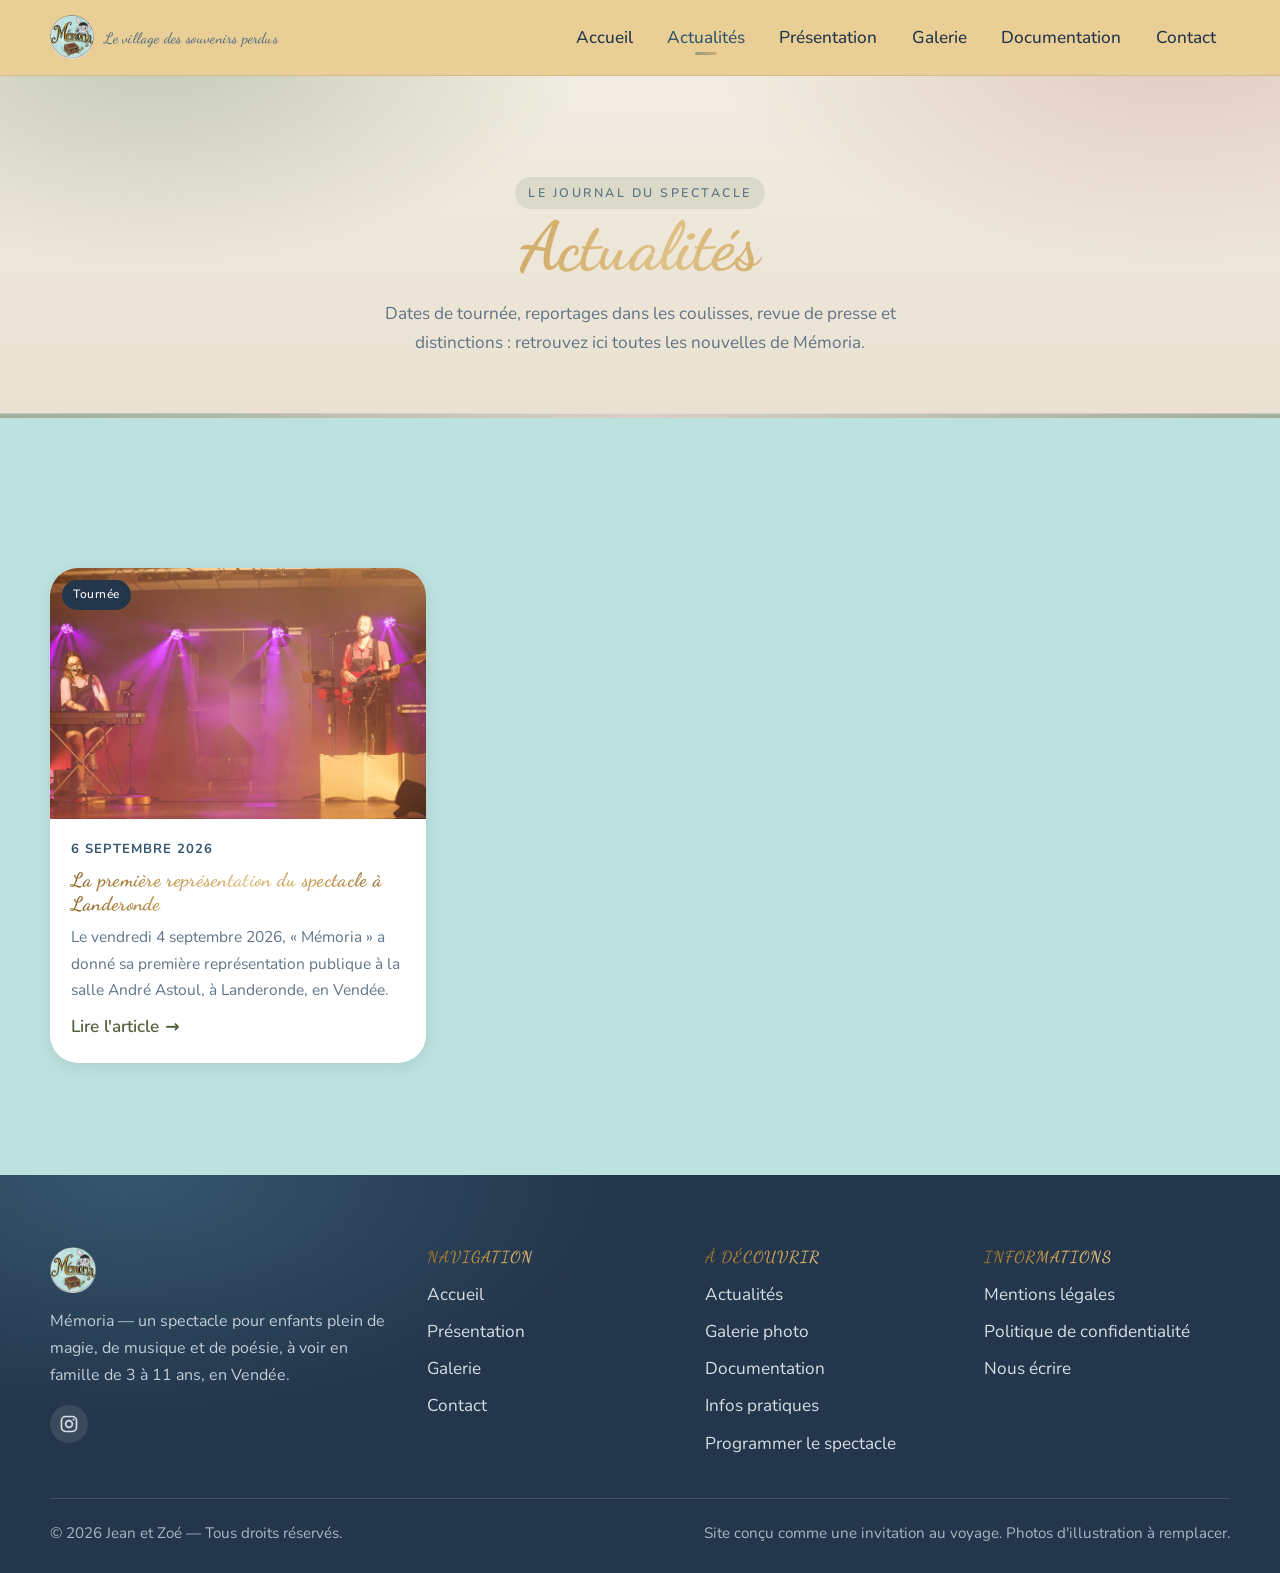
==== commit b3a5be61: "Ajoute l'Instagram @spectacle.memoria : pied de page de toutes les pages, page Contact, données stru" ====
--- a/actualites.html
+++ b/actualites.html
@@ -21,7 +21,7 @@
   <link rel="icon" type="image/png" href="assets/icons/favicon.png">
   <link rel="apple-touch-icon" href="assets/icons/apple-touch-icon.png">
   <link rel="stylesheet" href="css/fonts.css?v=1">
-  <link rel="stylesheet" href="css/style.css?v=20">
+  <link rel="stylesheet" href="css/style.css?v=23">
 
   <script src="js/main.js" defer></script>
   <script src="js/articles.js" defer></script>
@@ -73,6 +73,9 @@
         <div class="footer-brand">
           <img class="footer-brand__mark" src="assets/icons/logo-mark.png" alt="" width="52" height="52">
           <p>Mémoria — un spectacle pour enfants plein de magie, de musique et de poésie, à voir en famille de 3 à 11&nbsp;ans, en Vendée.</p>
+          <div class="footer-socials" aria-label="Réseaux sociaux">
+            <a href="https://www.instagram.com/spectacle.memoria/" aria-label="Instagram de Mémoria (@spectacle.memoria)" rel="noopener" target="_blank"><svg viewBox="0 0 24 24" width="20" height="20" fill="none" stroke="currentColor" stroke-width="2" aria-hidden="true" focusable="false"><rect x="3" y="3" width="18" height="18" rx="5"/><circle cx="12" cy="12" r="4"/><circle cx="17.5" cy="6.5" r="1.2" fill="currentColor" stroke="none"/></svg></a>
+          </div>
         </div>
         <div>
           <h4>Navigation</h4>
--- a/css/style.css
+++ b/css/style.css
@@ -685,7 +685,8 @@
 }
 .intro__title { margin: 0.6rem 0 0.4rem; }
 .intro__title img {
-  width: clamp(260px, 42vw, 560px);
+  width: clamp(300px, 62vw, 720px);
+  max-width: 100%;
   height: auto;
   margin-inline: auto;
 }
@@ -714,7 +715,10 @@
 .univers-media[data-parallax] {
   transform: rotate(-1.4deg) translate3d(0, var(--parallax-y, 0), 0);
 }
-.univers-media img { width: 100%; aspect-ratio: 7/5; object-fit: cover; }
+/* Illustration en portrait (maison bleue) affichée en entier, largeur
+   plafonnée pour ne pas dépasser en hauteur le texte d'à côté */
+.univers-media { width: 100%; max-width: 440px; justify-self: center; }
+.univers-media img { width: 100%; aspect-ratio: 2/3; object-fit: cover; }
 .univers-media__badge {
   position: absolute;
   right: 14px; bottom: 14px;
@@ -1564,6 +1568,11 @@
 }
 @media (max-width: 900px) {
   .lapin-peek { --lapin-size: clamp(110px, 22vw, 170px); }
+}
+/* Page Présentation : Marie animée masquée sur tablette et téléphone,
+   où elle recouvrait le texte du résumé (l'accueil garde son Ridédou). */
+@media (max-width: 1024px) {
+  [data-page="presentation"] .lapin-peek { display: none; }
 }
 /* Sur téléphone, le Ridédou (opaque) ne doit pas masquer les boutons :
    on lui réserve une place sous le contenu de la section. */
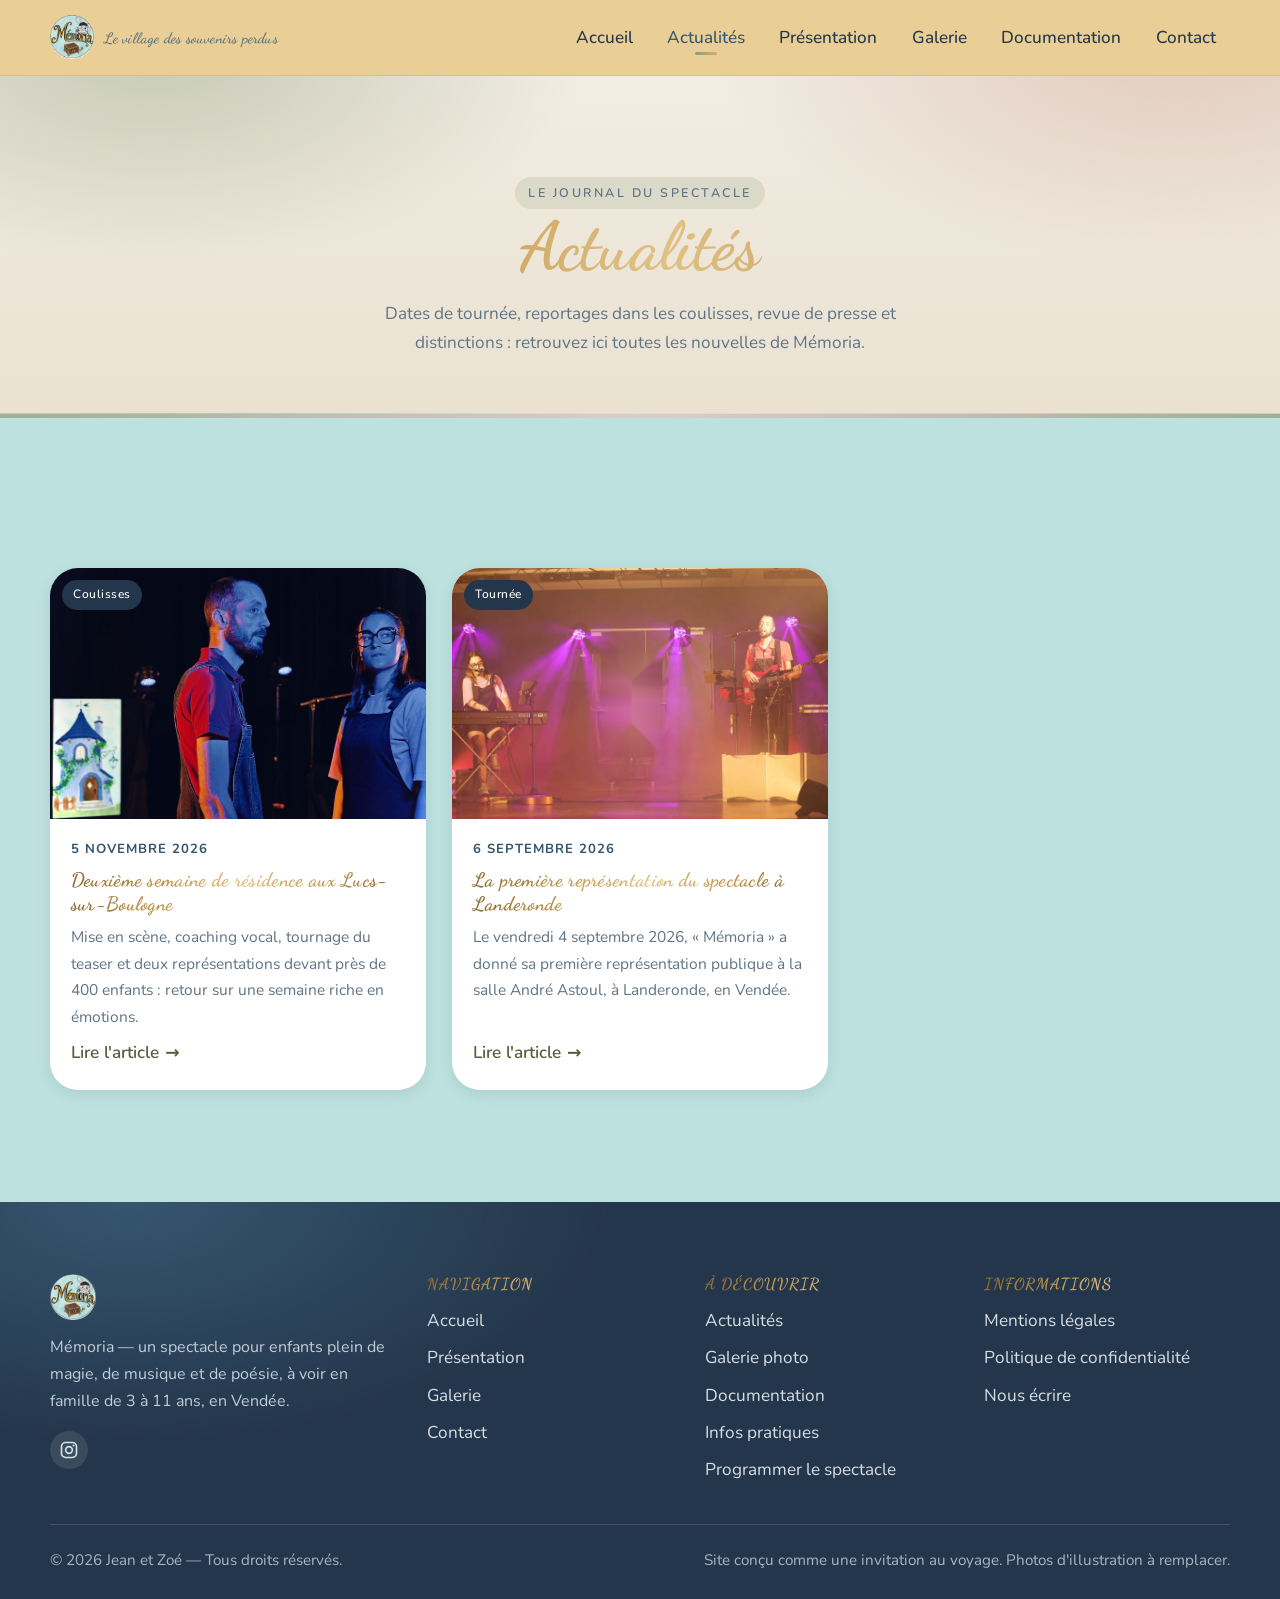
==== commit ed12f6b6: "Teaser vidéo sur l'accueil, article résidence des Lucs-sur-Boulogne, 24 photos dans Moments de vie -" ====
--- a/actualites.html
+++ b/actualites.html
@@ -21,7 +21,7 @@
   <link rel="icon" type="image/png" href="assets/icons/favicon.png">
   <link rel="apple-touch-icon" href="assets/icons/apple-touch-icon.png">
   <link rel="stylesheet" href="css/fonts.css?v=1">
-  <link rel="stylesheet" href="css/style.css?v=23">
+  <link rel="stylesheet" href="css/style.css?v=25">
 
   <script src="js/main.js" defer></script>
   <script src="js/articles.js" defer></script>
--- a/css/style.css
+++ b/css/style.css
@@ -1669,3 +1669,175 @@
 
 /* La 1ʳᵉ section de l'accueil passe sous l'en-tête fixe (plus de hero) */
 .section--first { margin-top: var(--header-h); }
+
+/* 20. TEASER VIDÉO ---------------------------------------------------------
+   Section sombre « salle de cinéma » juste après l'intro de l'accueil, et
+   lecteur réutilisable (.teaser) dans les articles. Le bouton de lecture
+   n'apparaît qu'avec JavaScript (.teaser--js, ajouté par js/teaser.js) ;
+   sinon la vidéo garde ses contrôles natifs. */
+.section--teaser {
+  position: relative;
+  overflow: hidden;
+  color: #eef2f6;
+  background:
+    radial-gradient(900px 420px at 50% 115%, rgba(216, 171, 115, 0.22), transparent 65%),
+    radial-gradient(700px 380px at 15% -10%, rgba(53, 86, 111, 0.85), transparent 60%),
+    #172433;
+}
+.section--teaser .teaser-head { text-align: center; }
+.section--teaser .eyebrow { background: rgba(255, 255, 255, 0.12); color: #e6c988; }
+.section--teaser h2 {
+  color: #e6c988;
+  background: linear-gradient(96deg, #cfa961, #f0dcab 50%, #c49a52);
+  -webkit-background-clip: text;
+  background-clip: text;
+  -webkit-text-fill-color: transparent;
+}
+.section--teaser .section-intro { color: #cdd8e2; margin: 0 auto 2.2rem; }
+
+.teaser {
+  position: relative;
+  max-width: 1040px;
+  margin-inline: auto;
+  border-radius: var(--radius-l);
+  overflow: hidden;
+  background: #000;
+  aspect-ratio: 16 / 9;
+  /* liseré doré + halo chaud, comme une scène éclairée */
+  box-shadow:
+    0 0 0 2px rgba(224, 193, 133, 0.55),
+    0 30px 80px rgba(0, 0, 0, 0.55),
+    0 0 120px rgba(216, 171, 115, 0.18);
+}
+.teaser__video {
+  display: block;
+  width: 100%;
+  height: 100%;
+  object-fit: cover;
+  background: #000;
+}
+.teaser__play { display: none; }
+.teaser--js .teaser__play {
+  position: absolute;
+  inset: 0;
+  display: flex;
+  flex-direction: column;
+  align-items: center;
+  justify-content: flex-end;
+  gap: 0.9rem;
+  padding-bottom: clamp(1.2rem, 6%, 3.4rem);
+  border: 0;
+  cursor: pointer;
+  color: #fff;
+  font: inherit;
+  background: linear-gradient(180deg, transparent 45%, rgba(10, 16, 24, 0.72));
+  transition: background 0.4s var(--ease);
+}
+.teaser__icon {
+  display: grid;
+  place-items: center;
+  width: clamp(64px, 9vw, 92px);
+  aspect-ratio: 1;
+  border-radius: 50%;
+  color: #24364b;
+  background: var(--gold-grad);
+  box-shadow: 0 10px 30px rgba(0, 0, 0, 0.45);
+  transition: transform 0.35s var(--ease);
+  position: relative;
+}
+.teaser__icon svg { margin-left: 4px; width: 42%; height: auto; }
+/* halo qui « respire » pour inviter au clic */
+.teaser__icon::before {
+  content: "";
+  position: absolute;
+  inset: -10px;
+  border-radius: 50%;
+  border: 2px solid rgba(240, 220, 171, 0.7);
+  animation: teaser-pulse 2.4s var(--ease) infinite;
+}
+@keyframes teaser-pulse {
+  0%   { transform: scale(0.9); opacity: 0.9; }
+  100% { transform: scale(1.35); opacity: 0; }
+}
+.teaser__label {
+  font-family: var(--font-title);
+  font-weight: 700;
+  font-size: clamp(1rem, 0.9rem + 0.5vw, 1.25rem);
+  letter-spacing: 0.3px;
+  text-shadow: 0 2px 10px rgba(0, 0, 0, 0.6);
+}
+.teaser__time {
+  display: inline-block;
+  margin-left: 0.4rem;
+  padding: 0.1rem 0.55rem;
+  font-size: 0.8em;
+  font-weight: 600;
+  border-radius: 999px;
+  background: rgba(255, 255, 255, 0.18);
+}
+.teaser--js .teaser__play:hover .teaser__icon,
+.teaser--js .teaser__play:focus-visible .teaser__icon { transform: scale(1.1); }
+.teaser--js .teaser__play:hover { background: linear-gradient(180deg, transparent 35%, rgba(10, 16, 24, 0.8)); }
+.teaser__play:focus-visible { outline: 3px solid #f0dcab; outline-offset: -6px; border-radius: var(--radius-l); }
+.teaser.is-playing .teaser__play { display: none; }
+
+.teaser-credit {
+  margin-top: 1.3rem;
+  text-align: center;
+  font-size: 0.88rem;
+  color: #9fb0c0;
+}
+
+/* Dans un article : même lecteur, posé dans la colonne de texte */
+.teaser--article { margin: 1.6rem 0; border-radius: var(--radius-m); }
+.teaser--article .teaser__play:focus-visible { border-radius: var(--radius-m); }
+
+/* Deux photos côte à côte dans un article */
+.article__duo {
+  display: grid;
+  grid-template-columns: 1fr 1fr;
+  gap: 1rem;
+  margin: 1.4rem 0;
+}
+.article__duo img { margin: 0; width: 100%; height: 100%; object-fit: cover; aspect-ratio: 3 / 2; }
+@media (max-width: 520px) {
+  .article__duo { grid-template-columns: 1fr; }
+  .teaser { border-radius: var(--radius-m); }
+}
+@media (prefers-reduced-motion: reduce) {
+  .teaser__icon::before { animation: none; opacity: 0; }
+}
+
+/* Aperçu muet (lecture auto) : bouton « Activer le son » */
+.teaser__unmute { display: none; }
+.teaser.is-muted .teaser__unmute {
+  position: absolute;
+  left: 50%;
+  bottom: clamp(0.9rem, 5%, 1.8rem);
+  transform: translateX(-50%);
+  display: inline-flex;
+  align-items: center;
+  gap: 0.55rem;
+  padding: 0.7rem 1.25rem;
+  border: 0;
+  border-radius: 999px;
+  cursor: pointer;
+  font: inherit;
+  font-weight: 700;
+  color: #24364b;
+  background: var(--gold-grad);
+  box-shadow: 0 8px 26px rgba(0, 0, 0, 0.45);
+  animation: teaser-nudge 2.6s var(--ease) 1.2s infinite;
+}
+.teaser.is-muted .teaser__unmute:hover,
+.teaser.is-muted .teaser__unmute:focus-visible { animation: none; transform: translateX(-50%) scale(1.06); }
+.teaser.is-muted .teaser__unmute:focus-visible { outline: 3px solid #f0dcab; outline-offset: 3px; }
+.teaser.is-muted .teaser__video { cursor: pointer; }
+@keyframes teaser-nudge {
+  0%, 70%, 100% { transform: translateX(-50%) scale(1); }
+  80% { transform: translateX(-50%) scale(1.08); }
+  90% { transform: translateX(-50%) scale(0.98); }
+}
+@media (prefers-reduced-motion: reduce) {
+  .teaser.is-muted .teaser__unmute { animation: none; }
+}
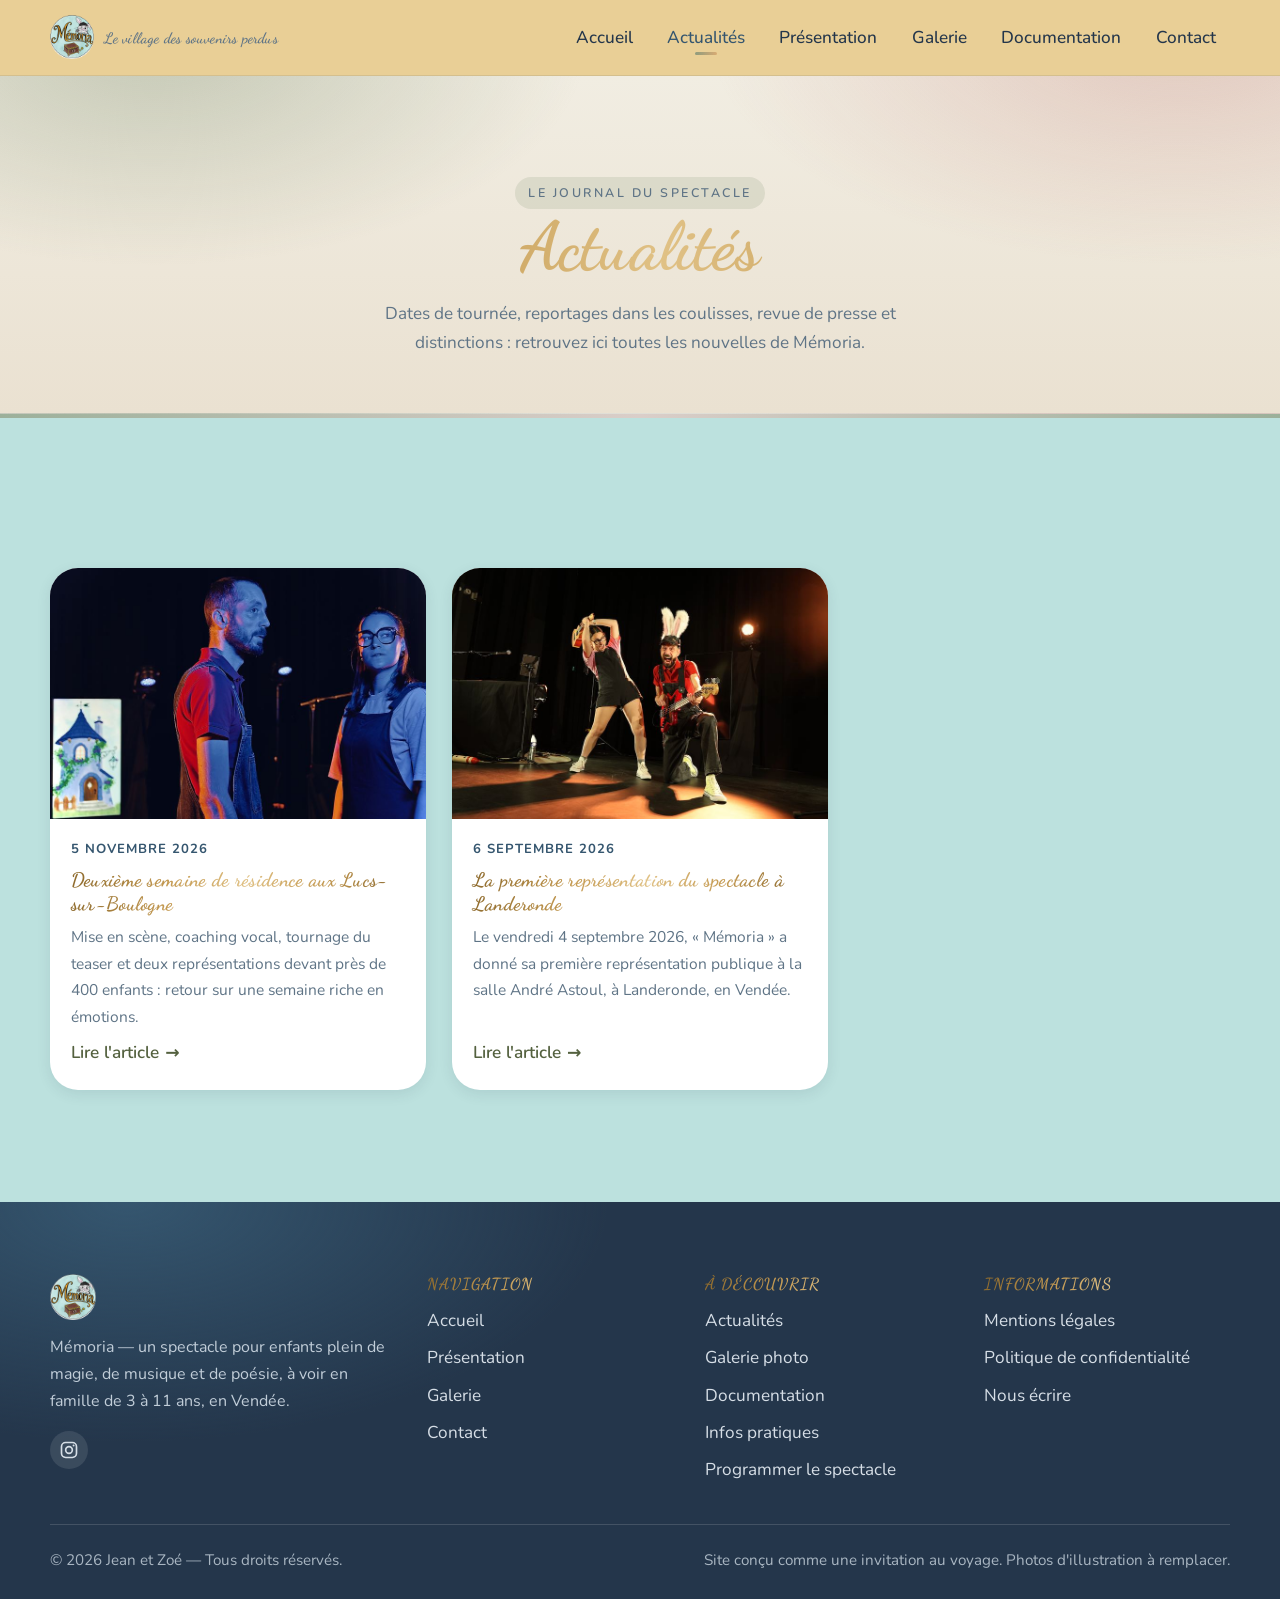
==== commit 3befdc9e: "Teaser : nouvelle accroche et crédits (Sisyphe, Magelis) ; articles : étiquettes de catégorie retiré" ====
--- a/actualites.html
+++ b/actualites.html
@@ -24,7 +24,7 @@
   <link rel="stylesheet" href="css/style.css?v=25">
 
   <script src="js/main.js" defer></script>
-  <script src="js/articles.js" defer></script>
+  <script src="js/articles.js?v=3" defer></script>
 </head>
 <body data-page="actualites">
   <a class="skip-link" href="#contenu">Aller au contenu principal</a>
